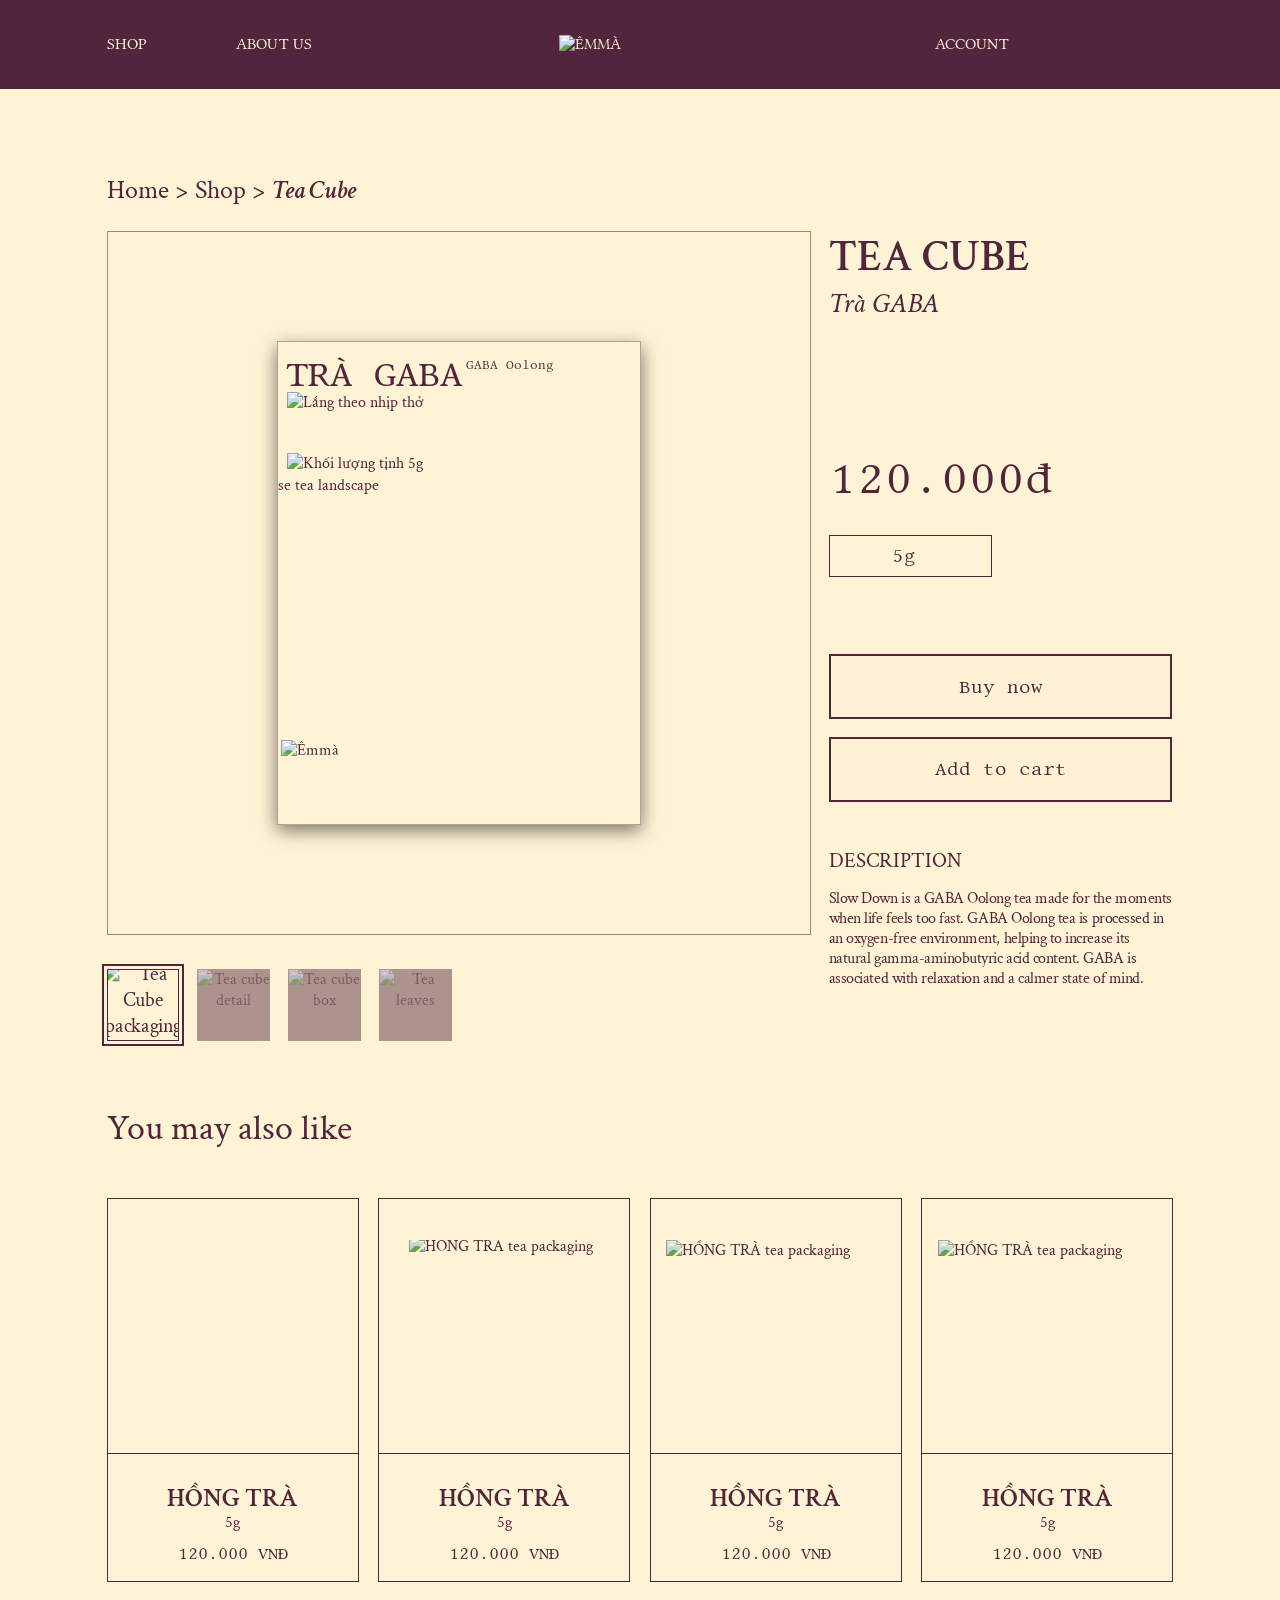
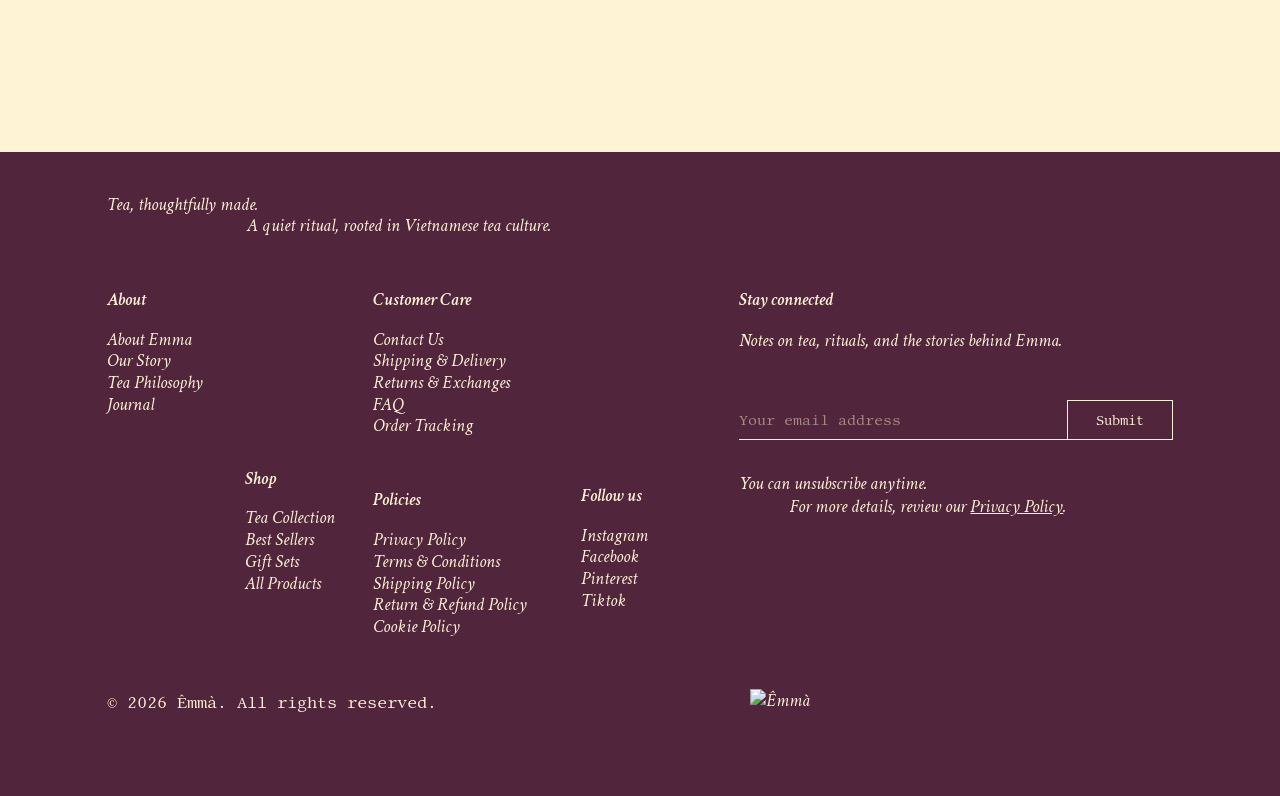
==== product.html @ 3fe34a54 "Publish Êmmà website pages and interactions" ====
<!doctype html>
<html lang="en"><head><meta charset="utf-8"><meta name="viewport" content="width=device-width,initial-scale=1"><meta name="theme-color" content="#51253b"><meta name="description" content="Vietnamese teas, thoughtfully selected for modern rituals. Find a little êm mà in your everyday."><title>Tea Cube — Êmmà</title><link rel="stylesheet" href="styles.css"><link rel="stylesheet" href="pages.css"><script src="app.js" defer></script><script src="i18n.js" defer></script></head><body class="inner-page detail-page"><a class="skip" href="#page-content">Skip to content</a><header><nav aria-label="Main navigation"><div class="nav-left"><a href="shop.html">Shop</a><a href="about.html">About us</a></div><a href="index.html" class="brand" aria-label="Êmmà home"><img src="assets/imgEmmaLogo.svg" alt="Êmmà"></a><div class="nav-right"><button data-action="account" class="account">Account</button><button data-action="language" aria-label="Change language"><img src="assets/imgVector.svg" alt=""></button><button data-action="search" aria-label="Search teas"><img src="assets/imgComponent8.svg" alt=""></button><button data-action="favorites" aria-label="Saved teas"><img src="assets/imgFavorite.svg" alt=""></button><button data-action="cart" aria-label="Shopping bag"><img src="assets/imgVuesaxOutlineBag2.svg" alt=""><span id="cart-count" hidden>0</span></button></div></nav></header><main id="page-content"><section class="product-page-main"><nav class="breadcrumbs" aria-label="Breadcrumb"><a href="index.html">Home</a> &gt; <a href="shop.html">Shop</a> &gt; <em>Tea Cube</em></nav><div class="product-layout"><div class="product-gallery"><div class="product-stage" id="product-stage"><div class="tea-pack"><div class="pack-bottom"><img class="pack-landscape" src="assets/product-imgImage706.png" alt="Vietnamese tea landscape"><img class="pack-logo" src="assets/product-imgEmmaLogo2.svg" alt="Êmmà"><img class="pack-texture" src="assets/product-imgImage912.png" alt=""><div class="pack-cube"><img src="assets/product-imgImage930.png" alt="Tea cube"></div></div><div class="pack-top"><div class="pack-name mono"><span>TRÀ GABA</span><small>GABA Oolong</small></div><img class="pack-effects" src="assets/product-imgEffects.svg" alt="Lắng theo nhịp thở"><img class="pack-weight" src="assets/product-imgKhiLngTnh5G.svg" alt="Khối lượng tịnh 5g"></div></div></div><div class="product-thumbnails"><button aria-label="View Tea Cube packaging" aria-pressed="true" data-gallery="pack"><img src="assets/product-imgRectangle341.png" alt="Tea Cube packaging"></button><button aria-label="View tea cube detail" aria-pressed="false" data-gallery="product-imgImage928.png"><img src="assets/product-imgImage928.png" alt="Tea cube detail"></button><button aria-label="View tea cube box" aria-pressed="false" data-gallery="product-imgImage921.png"><img src="assets/product-imgImage921.png" alt="Tea cube box"></button><button aria-label="View tea leaves" aria-pressed="false" data-gallery="product-imgImage689.png"><img src="assets/product-imgImage689.png" alt="Tea leaves"></button></div></div><div class="product-details"><h1>TEA CUBE</h1><p class="product-subtitle">Trà GABA</p><p class="product-price mono">120.000đ</p><label class="weight-select"><span class="sr-only">Net weight</span><select aria-label="Net weight"><option>5g</option></select><img src="assets/product-imgPolygon20.svg" alt=""></label><div class="product-purchase"><button class="outline" data-buy="cube">Buy now</button><button class="outline" data-add="cube">Add to cart</button></div><div class="product-description"><h2>DESCRIPTION</h2><p>Slow Down is a GABA Oolong tea made for the moments when life feels too fast. GABA Oolong tea is processed in an oxygen-free environment, helping to increase its natural gamma-aminobutyric acid content. GABA is associated with relaxation and a calmer state of mind.</p></div></div></div></section><section class="recommendations"><h2>You may also like</h2><div class="catalog-row"><article class="catalog-card"><a class="catalog-picture" href="product.html" aria-label="View HỒNG TRÀ"><span><img src="assets/product-imgRectangle10.png" alt="HỒNG TRÀ tea packaging" class="crop10"></span></a><div class="catalog-copy"><h3><a href="product.html">HỒNG TRÀ</a></h3><p>5g</p><p class="mono">120.000 VNĐ</p></div><button class="catalog-add" data-add="product-imgRectangle10">Add to cart →</button></article><article class="catalog-card"><a class="catalog-picture" href="product.html" aria-label="View HỒNG TRÀ"><span><img src="assets/product-imgRectangle11.png" alt="HỒNG TRÀ tea packaging" class="recommend11"></span></a><div class="catalog-copy"><h3><a href="product.html">HỒNG TRÀ</a></h3><p>5g</p><p class="mono">120.000 VNĐ</p></div><button class="catalog-add" data-add="product-imgRectangle11">Add to cart →</button></article><article class="catalog-card"><a class="catalog-picture" href="product.html" aria-label="View HỒNG TRÀ"><span><img src="assets/product-imgRectangle12.png" alt="HỒNG TRÀ tea packaging" class=""></span></a><div class="catalog-copy"><h3><a href="product.html">HỒNG TRÀ</a></h3><p>5g</p><p class="mono">120.000 VNĐ</p></div><button class="catalog-add" data-add="product-imgRectangle12">Add to cart →</button></article><article class="catalog-card"><a class="catalog-picture" href="product.html" aria-label="View HỒNG TRÀ"><span><img src="assets/product-imgRectangle13.png" alt="HỒNG TRÀ tea packaging" class=""></span></a><div class="catalog-copy"><h3><a href="product.html">HỒNG TRÀ</a></h3><p>5g</p><p class="mono">120.000 VNĐ</p></div><button class="catalog-add" data-add="product-imgRectangle13">Add to cart →</button></article></div></section></main><footer><p class="footer-intro">Tea, thoughtfully made.<br><span>A quiet ritual, rooted in Vietnamese tea culture.</span></p><button class="back-top" aria-label="Back to top"><img src="assets/imgIconOutlinedDirectionsArrowsInCircleUp.svg" alt=""></button><div class="footer-grid"><div><h3>About</h3><a href="about.html">About Emma</a><button data-go="about.html#our-story">Our Story</button><button data-go="about.html#philosophy">Tea Philosophy</button><button data-go="about.html">Journal</button><div class="footer-shop"><h3>Shop</h3><a href="shop.html">Tea Collection</a><a href="shop.html#intentional">Best Sellers</a><a href="shop.html">Gift Sets</a><a href="shop.html">All Products</a></div></div><div><h3>Customer Care</h3><button data-info="Contact Us">Contact Us</button><button data-info="Shipping & Delivery">Shipping & Delivery</button><button data-info="Returns & Exchanges">Returns & Exchanges</button><button data-info="FAQ">FAQ</button><button data-info="Order Tracking">Order Tracking</button><div class="policies"><h3>Policies</h3><button data-info="Privacy Policy">Privacy Policy</button><button data-info="Terms & Conditions">Terms & Conditions</button><button data-info="Shipping Policy">Shipping Policy</button><button data-info="Return & Refund Policy">Return & Refund Policy</button><button data-info="Cookie Policy">Cookie Policy</button></div></div><div class="social"><h3>Follow us</h3><button data-info="Instagram">Instagram</button><button data-info="Facebook">Facebook</button><button data-info="Pinterest">Pinterest</button><button data-info="Tiktok">Tiktok</button></div><div class="newsletter"><h3>Stay connected</h3><p>Notes on tea, rituals, and the stories behind Emma.</p><form id="newsletter-form"><label class="sr-only" for="email">Your email address</label><input id="email" type="email" required placeholder="Your email address"><button type="submit">Submit</button></form><p class="newsletter-note">You can unsubscribe anytime.<br><span>For more details, review our <button data-info="Privacy Policy">Privacy Policy</button>.</span></p><p id="newsletter-status" role="status"></p></div></div><div class="footer-bottom"><p>© 2026 Êmmà. All rights reserved.</p><img src="assets/imgEmmaLogo2.svg" alt="Êmmà"></div></footer><dialog id="modal" aria-labelledby="modal-title"><button class="close" aria-label="Close dialog">×</button><div id="modal-body"></div></dialog><dialog id="cart-drawer" aria-labelledby="cart-title"><div id="cart-content"></div></dialog><div id="toast" role="status"></div>
</body></html>
---- styles.css ----
@import url('https://fonts.googleapis.com/css2?family=Crimson+Text:ital,wght@0,400;0,600;1,400;1,600&family=Libertinus+Math&family=Libertinus+Mono&display=swap');
:root{--cream:#fff3d5;--plum:#51253b;--serif:'Crimson Text',Georgia,serif;--mono:'Libertinus Mono','Courier New',monospace;--nav:'Libertinus Math',Georgia,serif}*{box-sizing:border-box}html{scroll-behavior:smooth;scroll-padding-top:30px}body{margin:0;color:var(--plum);background:var(--cream);font-family:var(--serif)}button,input{font:inherit}button,a{-webkit-tap-highlight-color:transparent}button{cursor:pointer;color:inherit}button{border:0;background:none}a{color:inherit;text-decoration:none}a:hover,button:hover{opacity:.78}button:focus-visible,a:focus-visible,input:focus-visible{outline:2px solid currentColor;outline-offset:5px}p,h1,h2,h3{margin:0;font-weight:400}img{display:block}button img{pointer-events:none}main{overflow:hidden}.mono,.tag,.outline{font-family:var(--mono)}.skip{position:absolute;top:-60px;z-index:20;background:var(--cream);padding:12px}.skip:focus{top:0}.sr-only{position:absolute;width:1px;height:1px;overflow:hidden;clip:rect(0,0,0,0)}header{position:absolute;top:0;left:0;right:0;z-index:5;color:var(--cream);height:6.94vw;background-image:url('assets/imgProperty1Variant2.png');background-size:cover}nav{height:100%;display:flex;align-items:center;padding:0 8.33%;justify-content:space-between;gap:4vw;font-family:var(--nav);font-size:1.25vw;text-transform:uppercase}nav button{padding:4px;color:inherit}nav .account{text-transform:uppercase}.nav-left{display:flex;gap:7vw;flex:1}.brand{width:12.7vw}.brand img{width:100%;height:auto}.nav-right{display:flex;align-items:center;gap:2vw;flex:1;justify-content:flex-end}.nav-right .account{margin-right:2vw}.nav-right img{max-width:1.25vw;height:auto}.nav-right button:last-child{position:relative}#cart-count{position:absolute;background:var(--cream);color:var(--plum);border-radius:50%;font:10px var(--mono);padding:1px 4px;right:-8px;top:-4px}.hero{height:49.76vw;position:relative;color:var(--cream);overflow:hidden}.hero-layer{position:absolute;inset:0}.hero-layer img{width:100%;position:absolute;height:126.3vw;top:-72.38vw}.hero-layer.first img{top:-67.08vw}.hero-layer i{position:absolute;inset:0;background:#681e43;mix-blend-mode:lighten}.hero h1{position:absolute;left:23.29%;top:47.25%;font-size:6.25vw;line-height:1}.picked{position:absolute;top:23.74%;left:15.42%;text-align:right}.hero small{display:block;font-size:1.8vw}.hero .picked small{padding-right:5.6vw}.hero span{font-size:4.94vw;letter-spacing:-.34vw;line-height:1.1}.hero sup{font-size:1.8vw;letter-spacing:0;vertical-align:top}.black{position:absolute;left:53.65%;top:27.81%;font-size:1.8vw}.origin{position:absolute;top:49.96%;left:68.49%;text-align:center;font-size:1.8vw}.flush{position:absolute;left:33.41%;top:68.94%;text-align:center}.hero-link{position:absolute;left:67.45%;top:80.6%;font-size:1.66vw}.hero-progress{position:absolute;left:45.3%;top:92%;width:9.4%}.hero-progress img{width:100%;height:auto}.collection{padding:3.75vw 8.33% 8.6vw}.section-title{position:relative;width:42vw;height:8vw;margin:0 auto 2.2vw}.section-title h2{font-size:4.06vw;line-height:.87;position:absolute;left:0;top:0;width:100%;text-align:center}.section-title h2 span{display:block;text-align:right;margin-top:.2vw}.tag{position:absolute;font-size:1.8vw;white-space:nowrap}.section-title .top{top:0;right:-.6vw}.section-title .bottom{bottom:.6vw;left:7vw}.collection-layout{display:grid;grid-template-columns:40.7% 59.3%;gap:0}.product-card{position:relative;border:1px solid #51253b77;height:45.87vw}.main-product{padding:0;width:100%;height:100%;position:absolute;inset:0}.main-product>img{width:100%;height:100%;object-fit:fill}.swatches{position:absolute;top:61.1%;left:1vw;display:flex;gap:.7vw}.swatches button{padding:0;width:3vw;height:3vw;overflow:hidden}.swatches img{width:100%;height:100%;object-fit:cover}.swatches button:nth-child(2){background:#51253b}.swatches button:nth-child(2) img{opacity:.55}.swatches button:nth-child(3) img{transform:rotate(-90deg);opacity:.5}.card-copy{position:absolute;top:71.7%;left:1vw;right:1vw;pointer-events:none}.card-copy h3{font-size:3.8vw;line-height:1.1;margin-left:-.5vw}.card-copy p{font-size:1.25vw;line-height:1.22;margin:1vw 0 0}.card-copy p+p{margin-top:1.6vw;font-size:1.39vw}.card-copy button{pointer-events:auto;font-size:1.1vw;padding:0;margin-top:.3vw}.tea-collage{height:46.3vw;position:relative}.tile{position:absolute;padding:0;mix-blend-mode:darken;overflow:hidden}.tile img{width:100%;height:100%;object-fit:cover}.t1{left:-1.25%;top:0;width:9.72vw;height:8.4vw}.t1 img{height:120.22%;margin-top:-9.8%}.t2{left:25.8%;top:0;width:11.24vw;height:8.4vw}.t2 img{height:133.88%;margin-top:-14.8%}.t3{left:55.4%;top:10.9vw;width:10.2vw;height:8.33vw}.t3 img{height:122.5%;margin-top:-10.2%}.t4{left:82.5%;top:10.9vw;width:11.45vw;height:8.33vw}.t4 img{height:137.5%;margin-top:-10.9%}.t5{left:27.4%;top:21.5vw;width:9.51vw;height:9.51vw}.t6{left:55.4%;top:22vw;width:9.44vw;height:9.44vw}.t7{left:11.4%;top:32.3vw;width:11.24vw;height:11.24vw}.t8{left:55.8%;top:33.4vw;width:9.44vw;height:9.44vw}.t9{left:84.2%;top:33.1vw;width:9.72vw;height:9.72vw}.tea-collage>p{position:absolute;bottom:0;left:3%;font-size:1.39vw;font-style:italic;white-space:nowrap}.withering{height:50.66vw;position:relative;color:var(--cream);overflow:hidden}.withering-image{position:absolute;width:175.7%;height:277.26%;left:-59.38%;top:-127.53%;transform:scaleY(-1)}.process-content{position:absolute;inset:0}.process-content h2{font-size:6.5vw;line-height:1;text-align:center;position:absolute;top:17.53%;left:32.3%;width:35.6%}.process-type{position:absolute;top:18.9%;left:18.28%;font-size:1.85vw}.process-origin{position:absolute;top:36.76%;left:70%;font-size:1.85vw}.process-line{position:absolute;left:35.8%;top:47.88%;width:28.5%;height:auto}.process-stats{position:absolute;left:18.28%;right:18.28%;top:53.71%;display:flex;justify-content:space-between}.process-stats p{display:flex;flex-direction:column}.process-stats small{font-size:1.85vw;text-align:right}.process-stats span{font-size:5.1vw;line-height:1.2;letter-spacing:-.35vw}.process-stats sup{font-size:2.3vw;vertical-align:top;letter-spacing:0}.process-description{position:absolute;top:70%;left:28%;width:44%;font-size:1.85vw;line-height:1.12;text-align:center}.about{height:83.41vw;position:relative;padding:20vw 8.33% 0;display:grid;grid-template-columns:40.7% 32.15% 23.75%;gap:1.4%;align-items:start}.wash{position:absolute;max-width:none;pointer-events:none;z-index:-0}.wash-top{width:143.4%;left:-21%;top:8.7vw;transform:scaleY(-1)}.wash-middle{width:162%;left:-39.6%;top:21.9vw}.about-copy,.harvest-card,.altitude-card{position:relative}.about-heading{height:17.8vw}.about-heading h2{font-size:5.87vw;line-height:1;position:absolute;left:-8.6vw}.about-heading h2 span{margin-left:12.2vw}.ancient{top:.5vw;left:18vw;font-size:1.68vw}.modern{top:12.8vw;left:0;font-size:1.68vw}.about-copy>p{font-size:1.665vw;line-height:1.1325;letter-spacing:-.017vw}.outline{border:2px solid var(--plum);background:#fff3d5cc;padding:1.6vw 2vw;min-height:4.93vw;width:26.85vw;font-size:1.39vw;display:inline-flex;align-items:center;justify-content:center;white-space:nowrap}.about-copy .outline{margin-top:5vw}.harvest-card{height:27.76vw;overflow:hidden;margin-top:9.55vw;color:var(--cream)}.harvest-bg{position:absolute;left:-6.74%;top:-10.95%;width:106.74%;height:128.75%;object-fit:cover}.daily{position:absolute;top:-12%;left:-3.6%;width:107.5%;height:auto}.harvest-card h3{position:absolute;top:50%;right:14%;font-size:1.94vw}.mini-origin{position:absolute;top:30%;left:14%;font-size:.56vw;text-align:center}.harvest-stat{position:absolute;top:76%;left:19%;font-size:.56vw}.harvest-stat b,.summer b{font-size:1.53vw;font-weight:400}.summer{position:absolute;bottom:2%;right:14%;font-size:.56vw}.altitude-card{height:26.37vw;overflow:hidden;margin-top:22.3vw;color:var(--cream)}.altitude-base{position:absolute;width:100%;height:100%;object-fit:cover}.altitude-bg{position:absolute;width:199.51%;height:100.06%;left:-83.92%;top:0}.altitude-card .daily{width:106.64%;left:-6.7%;top:-6%}.altitude-card h3{position:absolute;top:52%;left:11.67%;width:77%;text-align:center;font-size:1.85vw;line-height:.89}.altitude-card>p{position:absolute;top:73%;width:100%;text-align:center;font-size:1.45vw;line-height:.75}.altitude-card small{font-size:.53vw}.altitude-card sup{font-size:.85vw}.featured{display:grid;grid-template-columns:63.43% 26.85%;gap:1.4%;padding-bottom:7.64vw}.featured-photo{height:36.78vw;position:relative;overflow:hidden;color:var(--cream)}.featured-back{position:absolute;width:117.5%;height:204.7%;left:-12%;top:-78.3%}.featured-main{position:absolute;left:.33%;top:0;width:99.45%;height:100%;object-fit:cover}.featured-photo h2{position:absolute;top:10.94%;left:7.44%;font-size:4.83vw;font-style:italic;line-height:1}.feature-label{position:absolute;left:69%;top:45.8%;font-size:1.127vw}.feature-note{position:absolute;right:11.2%;top:62%;font-size:1.127vw;text-align:right}.feature-calm{position:absolute;left:7.44%;top:80.2%;font-size:1.127vw;line-height:1}.featured-copy{display:flex;flex-direction:column;align-items:flex-start}.featured-copy h2{font-size:3.38vw;font-style:italic;line-height:1;margin-bottom:1.4vw}.featured-copy>p{font-size:1.665vw;line-height:1.1325;text-align:justify;letter-spacing:-.017vw}.featured-copy .outline{margin-top:auto}.finder{height:68.15vw;position:relative}.finder .section-title{position:absolute;top:4.16vw;left:27%;width:38.3vw}.finder .section-title .bottom{left:4.7vw;bottom:.7vw}.finder-wordmark{position:absolute;left:.6%;top:37.8%;width:98.75%;height:auto}.finder-intro,.finder-outro{position:absolute;font-size:2.13vw;line-height:.98;font-style:italic}.finder-intro{left:19.43%;top:27.2%}.finder-intro span{margin-left:5vw}.finder-outro{left:54.55%;top:76.1%}.finder-outro span{margin-left:4vw}.gaiwan{position:absolute;left:37.88%;top:39.1%;width:24.24vw;height:21.22vw;padding:0}.gaiwan img{width:100%;height:auto}.gaiwan span{position:absolute;left:0;right:0;top:47.8%;font:1.39vw var(--mono);color:var(--cream)}.quote{height:21.24vw;position:relative}.quote>img{position:absolute;width:183.35%;left:-34%;top:0;transform:scaleY(-1);height:auto}blockquote{position:relative;margin:0 auto;width:63.5%;padding-top:3vw;font-size:2.15vw;font-style:italic;line-height:1}blockquote span{font-size:10.4vw;position:absolute;top:0;left:0}blockquote p{margin-left:4.2vw}blockquote p+p{margin:1.4vw 0 0;text-align:right}blockquote span:last-child{left:auto;right:-1vw;top:9.3vw}footer{background:var(--plum);color:var(--cream);min-height:50.31vw;position:relative;padding:3.3vw 8.33% 3vw;font-size:1.39vw;font-style:italic}.footer-intro{line-height:1.2}.footer-intro span{margin-left:11vw}.back-top{position:absolute;right:1.6%;top:12.97%;padding:0;width:5.13vw}.back-top img{width:100%;height:auto}.footer-grid{display:grid;grid-template-columns:25% 19.5% 14.8% 40.7%;margin-top:4vw;gap:0}footer h3{font-size:1.39vw;font-weight:600;font-style:italic;margin:0 0 1.39vw}footer a,footer .footer-grid button{display:block;padding:0;text-align:left;font-style:italic;line-height:1.22}.footer-shop{margin-top:4vw;padding-left:10.8vw}.policies{margin-top:4vw}.social{padding-top:15.3vw}.newsletter p{white-space:nowrap}.newsletter form{display:flex;gap:0;margin-top:3.8vw;align-items:stretch;position:relative}.newsletter input{min-width:0;flex:1;color:var(--cream);background:none;border:0;border-bottom:1px solid var(--cream);font:1.11vw var(--mono);padding:.9vw 0}.newsletter input::placeholder{color:#fff3d580}.newsletter form button{font:1.04vw var(--mono);border:1px solid var(--cream);width:8.33vw;text-align:center;display:flex;align-items:center;justify-content:center}.newsletter-note{margin-top:2.5vw}.newsletter-note span{margin-left:4vw}.newsletter-note button{display:inline!important;text-decoration:underline}.footer-bottom{display:flex;align-items:flex-end;justify-content:space-between;margin-top:4vw}.footer-bottom p{font:1.28vw var(--mono)}.footer-bottom>img{width:39.7%;height:auto}dialog{border:1px solid var(--plum);color:var(--plum);background:var(--cream);padding:42px;width:min(620px,calc(100% - 32px));max-height:88vh;overflow:auto}dialog::backdrop{background:#25101ccc;backdrop-filter:blur(5px)}.close{position:absolute;right:15px;top:8px;font-size:32px}.dialog-title,dialog h2{font-size:40px;line-height:1.1;margin-bottom:18px}dialog p{font-size:20px;line-height:1.3;margin-bottom:16px}dialog .outline{font-size:14px;min-height:48px;width:100%;padding:14px;margin-top:12px}dialog img.product-preview{width:180px;height:180px;object-fit:contain;mix-blend-mode:darken;margin:0 auto 20px}dialog input,dialog select{background:none;border:1px solid #51253b55;padding:12px;color:var(--plum);width:100%;margin:8px 0;font:16px var(--mono)}.dialog-actions{display:flex;gap:12px}.quiz-option{display:block;width:100%;text-align:left;padding:16px;border:1px solid #51253b55;margin:10px 0;font:16px var(--mono)}.quiz-option:hover{background:#51253b12}.cart-row{border-bottom:1px solid #51253b44;padding:15px 0;display:flex;justify-content:space-between;gap:12px}.cart-row button{text-decoration:underline}.search-result{display:block;text-align:left;width:100%;padding:16px;border-bottom:1px solid #51253b44;font-size:22px}#toast{position:fixed;bottom:24px;left:50%;transform:translate(-50%,20px);background:var(--plum);color:var(--cream);padding:14px 24px;font:14px var(--mono);z-index:25;opacity:0;pointer-events:none;transition:.2s;width:max-content;max-width:90vw}#toast.show{opacity:1;transform:translate(-50%,0)}
@media(prefers-reduced-motion:reduce){html{scroll-behavior:auto}*{transition:none!important}}
@media(max-width:700px){header{height:78px;background-color:var(--plum)}nav{padding:0 6%;font-size:13px;gap:15px}.nav-left{gap:16px}.brand{width:100px;flex-shrink:0}.nav-right{gap:12px;flex:0}.nav-right img{max-width:18px}.account,.nav-right button:nth-child(2),.nav-right button:nth-child(4){display:none}.hero{margin-top:78px;height:100vw;min-height:390px}.hero-layer img{width:200%;height:252.6vw;top:-144.76vw;left:-50%}.hero-layer.first img{top:-134.16vw}.hero h1{font-size:12vw;left:16%;top:45%}.hero small{font-size:3vw}.hero span{font-size:9vw}.hero sup{font-size:3vw}.picked{left:7%;top:19%}.hero .picked small{padding-right:9vw}.black{font-size:3vw;left:63%;top:25%}.origin{font-size:3vw;left:72%;top:56%}.flush{left:27%;top:69%}.hero-link{left:auto;right:7%;top:84%;font-size:3vw}.hero-progress{width:23%;left:38.5%;top:94%}.collection{padding:42px 6% 55px}.section-title{width:85%;height:88px;margin-bottom:30px}.section-title h2{font-size:40px;text-align:left;left:0}.section-title h2 span{text-align:right;padding-right:10px}.tag{font-size:13px}.section-title .top{right:0}.section-title .bottom{left:0;bottom:5px}.collection-layout{display:block}.product-card{height:119vw}.swatches{left:12px;gap:8px}.swatches button{width:34px;height:34px}.card-copy{left:12px;right:12px;top:71%}.card-copy h3{font-size:36px}.card-copy p{font-size:16px;margin:10px 0 0}.card-copy p+p{font-size:16px;margin-top:12px}.card-copy button{font-size:13px;margin-top:10px}.tea-collage{margin-top:30px;height:63vw;display:grid;grid-template-columns:repeat(3,1fr);gap:10px;padding-bottom:35px}.tile{position:static;width:auto;height:16vw}.tile img{height:100%;margin:0;object-fit:contain}.tea-collage>p{font-size:13px;text-align:center;white-space:normal;left:0;right:0;bottom:0}.withering{height:110vw;min-height:440px}.withering-image{width:250%;height:277%;left:-93%}.process-content h2{font-size:12vw;left:22%;width:56%;top:21%}.process-type{font-size:3vw;left:6%;top:12%}.process-origin{font-size:3vw;left:auto;right:8%;top:47%}.process-line{top:53%;left:25%;width:50%}.process-stats{top:59%;left:8%;right:8%}.process-stats small{font-size:3vw}.process-stats span{font-size:9vw}.process-stats sup{font-size:4vw}.process-description{font-size:3.1vw;left:15%;width:70%;top:80%}.about{height:auto;display:grid;grid-template-columns:1fr 1fr;padding:85px 6% 70px;gap:18px}.wash-top{top:20px;width:210%;left:-65%}.wash-middle{top:140px;width:220%;left:-70%}.about-copy{grid-column:1/-1}.about-heading{height:150px}.about-heading h2{font-size:60px;left:0}.about-heading h2 span{margin-left:80px}.ancient{left:185px;top:5px;font-size:16px}.modern{top:121px;left:20px;font-size:16px}.about-copy>p{font-size:20px;line-height:1.25}.outline{width:100%;font-size:14px;padding:16px;min-height:50px}.about-copy .outline{margin-top:24px;width:auto}.harvest-card{margin-top:40px;height:58vw}.harvest-card h3{font-size:22px}.mini-origin{font-size:8px}.harvest-stat,.summer{font-size:7px}.harvest-stat b,.summer b{font-size:18px}.altitude-card{height:53vw;margin-top:75px}.altitude-card h3{font-size:21px}.altitude-card>p{font-size:16px}.altitude-card small{font-size:6px}.altitude-card sup{font-size:9px}.featured{display:block;padding-bottom:60px}.featured-photo{height:58vw}.featured-photo h2{font-size:8vw}.feature-label,.feature-note,.feature-calm{font-size:2vw}.featured-copy{padding:28px 6% 0}.featured-copy h2{font-size:38px;margin-bottom:15px}.featured-copy>p{font-size:20px;line-height:1.25}.featured-copy .outline{margin-top:25px;width:auto}.finder{height:155vw;min-height:580px}.finder .section-title{top:10px;left:12%;width:76%}.finder .section-title .bottom{left:10px;bottom:6px}.finder .section-title h2{text-align:center}.finder .section-title h2 span{padding:0}.finder-intro,.finder-outro{font-size:21px}.finder-intro{left:9%;top:28%}.finder-intro span{margin-left:25px}.finder-outro{left:32%;top:80%}.finder-outro span{margin-left:20px}.finder-wordmark{top:46%;width:150%;left:-25%}.gaiwan{left:25%;width:50%;height:44vw;top:42%}.gaiwan span{font-size:13px}.quote{height:55vw;min-height:210px}.quote>img{width:280%;left:-100%;top:10%}blockquote{width:86%;padding-top:40px;font-size:21px;line-height:1.2}blockquote span{font-size:80px;top:5px}blockquote p{margin-left:20px;margin-right:10px}blockquote p+p{margin-top:20px}blockquote span:last-child{font-size:80px;top:130px;right:0}footer{padding:40px 6% 30px;font-size:17px}.footer-intro{padding-right:30px}.footer-intro span{margin-left:25px}.back-top{width:38px;top:35px;right:12px}.footer-grid{grid-template-columns:1fr 1fr;gap:34px 22px;margin-top:40px}footer h3{font-size:18px;margin-bottom:16px}.footer-shop{padding-left:0;margin-top:30px}.policies{margin-top:30px}.social{padding:0}.newsletter{grid-column:1/-1;grid-row:1}.newsletter p{white-space:normal}.newsletter form{margin-top:22px}.newsletter input{font-size:13px;padding:14px 0}.newsletter form button{font-size:12px;width:85px}.newsletter-note{margin-top:18px;font-size:14px}.newsletter-note span{margin:0}.footer-bottom{margin-top:40px;flex-direction:column;align-items:stretch;gap:30px}.footer-bottom p{font-size:12px}.footer-bottom>img{width:70%;align-self:flex-end}dialog{padding:40px 24px 24px}dialog h2{font-size:32px}.dialog-actions{flex-direction:column;gap:0}}
---- pages.css ----
.inner-page header{position:relative;background:var(--plum)}.inner-page nav{height:100%}.inner-page .section-title h1{font-size:4.06vw;line-height:.87;font-weight:400;position:absolute;left:0;top:0;width:100%;text-align:center}.inner-page .section-title h1 span{display:block;text-align:right;margin-top:.2vw}.shop-intro{padding:9.09vw 8.33% 0}.shop-intro .section-title{margin:0;width:38.3vw;height:7.08vw}.shop-intro .section-title .bottom{left:0;bottom:0}.shop-intro .section-title .top{right:0}.shop-intro>p{font-size:1.388vw;line-height:1.887vw;letter-spacing:-.014vw;margin-top:3.82vw}.shop-catalog{padding:5.69vw 8.33% 13.25vw}.catalog-toolbar{display:flex;align-items:flex-end;justify-content:space-between;margin-bottom:7.08vw;min-height:5.5vw}.catalog-toolbar>p{font-size:1.805vw}.catalog-toolbar>div{display:flex;gap:1.53vw}.catalog-toolbar .outline{width:19.78vw;gap:1.25vw}.catalog-toolbar img{width:1.53vw;height:auto}.sort-label{position:relative}.sort-label select{border:0;color:inherit;background:none;font:inherit;appearance:none;text-align:center;cursor:pointer;width:6vw;outline:none}.catalog-group{margin-bottom:4.86vw}.catalog-group:last-child{margin-bottom:0}.catalog-group>h2{font-size:1.665vw;line-height:.87;font-style:italic;margin-bottom:2.08vw}.catalog-row{display:grid;grid-template-columns:repeat(4,minmax(0,1fr));gap:1.527vw;align-items:stretch}.catalog-card{height:30.05vw;position:relative;border:.733px solid var(--plum)}.catalog-picture{display:block;height:19.88vw;position:relative}.catalog-picture>span{position:absolute;top:16.11%;left:6.2%;right:8.01%;height:73.17%;overflow:hidden;mix-blend-mode:darken}.catalog-picture img{position:absolute;width:100%;height:100%;object-fit:fill}.catalog-picture img.crop10{height:120.22%;top:-11.35%}.catalog-picture img.crop11{height:126.57%;left:-3.61%;top:-13.99%;width:109.04%}.catalog-picture img.crop13{height:102.13%;left:8.76%;top:-2.33%;width:82.48%}.catalog-picture img.crop14{height:131.79%;left:-6.77%;top:-12.4%;width:113.53%}.catalog-picture img.crop16{height:115.34%;left:3.23%;top:-8.61%;width:95.94%}.catalog-picture img.recommend11{height:106.29%;left:6.75%;top:-1.71%;width:88.69%}.catalog-copy{border-top:.733px solid var(--plum);text-align:center;padding:2.39vw .2vw 0;height:10.17vw}.catalog-copy h3{font-size:2.03vw;font-weight:600;line-height:1}.catalog-copy p{font-size:1.22vw;line-height:1.1;margin-top:.3vw}.catalog-copy p.mono{margin-top:1.12vw}.catalog-add{position:absolute;bottom:0;left:0;right:0;width:100%;padding:.6vw;background:var(--plum);color:var(--cream);font:1vw var(--mono);opacity:0;transform:translateY(1px);transition:opacity .2s}.catalog-card:hover .catalog-add,.catalog-card:focus-within .catalog-add{opacity:1}.catalog-quote{height:30.05vw;display:flex;align-items:center;justify-content:center;font-style:italic;font-size:1.58vw;line-height:.95}.catalog-quote span{display:block;text-align:right;margin-top:1vw}.catalog-row.sorted .catalog-quote{display:none}#filter-panel{border:1px solid var(--plum);padding:22px;margin-top:-4vw;margin-bottom:4vw;font:15px var(--mono)}#filter-panel fieldset{border:0;padding:0;display:flex;gap:25px;flex-wrap:wrap}#filter-panel legend{margin-bottom:16px}#reset-filters{padding:0;text-decoration:underline;margin-top:18px}input[type=checkbox]{accent-color:var(--plum)}.product-page-main{padding:6.66vw 8.33% 0}.breadcrumbs{font:2.03vw/2.64vw var(--serif);padding:0;display:block;text-transform:none;color:var(--plum)}.breadcrumbs em{font-weight:600}.product-layout{display:grid;grid-template-columns:66.03% 32.2%;gap:1.67%;margin-top:1.8vw}.product-stage{height:55vw;border:1px solid #51253b88;display:flex;align-items:center;justify-content:center;position:relative;overflow:hidden}.tea-pack{position:relative;width:51.88%;height:68.85%;border:1px solid #51253b66;box-shadow:0 .5vw 1.37vw #0008;overflow:hidden;background:var(--cream)}.pack-bottom{position:absolute;inset:0;overflow:hidden}.pack-landscape{position:absolute;left:-21.48%;top:27.68%;width:127.88%;height:72.27%;object-fit:cover}.pack-logo{position:absolute;left:1.01%;top:82.63%;width:96.72%;height:auto}.pack-texture{position:absolute;left:-3.58%;top:21.81%;width:106.15%;height:80%;mix-blend-mode:hard-light;opacity:.5}.pack-cube{position:absolute;left:27.7%;top:43.39%;width:44.75%;height:34.77%;overflow:hidden;opacity:.88}.pack-cube img{position:absolute;height:180%;width:185.57%;left:-43.3%;top:-44.5%}.pack-top{position:absolute;top:0;left:0;width:100%;height:27.92%;background:var(--cream)}.pack-name{position:absolute;left:2.45%;top:11.4%;display:flex;align-items:flex-start;gap:.3vw;white-space:nowrap}.pack-name>span{font-size:2.707vw;line-height:1}.pack-name small{font-size:.944vw}.pack-effects{position:absolute;left:2.7%;top:37.08%;width:49.3%;height:auto}.pack-weight{position:absolute;left:2.57%;top:82.65%;width:42.37%;height:auto}.product-stage>.gallery-expanded{width:100%;height:100%;object-fit:contain;padding:6%;mix-blend-mode:darken}.product-thumbnails{display:flex;gap:1.4vw;margin-top:2.64vw}.product-thumbnails button{width:5.69vw;height:5.69vw;padding:0;position:relative;background:#51253b77;overflow:hidden}.product-thumbnails button:first-child{border:1px solid var(--plum);background:var(--cream)}.product-thumbnails img{width:100%;height:100%;object-fit:cover;opacity:.5}.product-thumbnails button:first-child img{opacity:1;object-fit:cover;transform:scale(1.24)}.product-thumbnails button[aria-pressed=true]{outline:2px solid var(--plum);outline-offset:3px}.product-details h1{font-size:3.33vw;font-weight:600;line-height:1.27}.product-subtitle{font-size:2.22vw;font-style:italic}.product-price{font-size:3.33vw;margin-top:10.14vw;line-height:1.27}.weight-select{display:block;width:12.77vw;position:relative;margin-top:2.29vw}.weight-select select{width:100%;height:3.26vw;appearance:none;text-align:center;color:var(--plum);background:none;border:1px solid var(--plum);font:1.39vw var(--mono);padding-right:1vw;cursor:pointer}.weight-select img{position:absolute;right:1.5vw;top:35%;width:1.02vw;height:auto;pointer-events:none}.product-purchase{display:flex;flex-direction:column;gap:1.39vw;margin-top:6.04vw}.product-purchase .outline{width:100%}.product-description{margin-top:3.61vw}.product-description h2{font-size:1.665vw;line-height:1.2;margin-bottom:1.2vw}.product-description p{font-size:1.249vw;line-height:1.25;letter-spacing:-.037vw}.recommendations{padding:5.06vw 8.33% 13.25vw}.recommendations>h2{font-size:2.776vw;line-height:1.27;margin-bottom:3.61vw}.about-page-title{margin:5.07vw auto 5.07vw;width:32vw;height:8.33vw}.about-page-title h1{font-size:4.164vw;line-height:1;font-weight:400;white-space:nowrap}.about-page-title h1 span{display:block;text-align:right}.story-opening{display:grid;grid-template-columns:49.34% 19.85%;gap:15.4%;align-items:center}.story-image{position:relative;overflow:hidden}.story-hand{height:64.4vw}.story-hand .photo{position:absolute;width:142.7%;height:162.61%;left:-28.79%;top:-.04%}.overlay{position:absolute;inset:0;width:100%;height:100%;transform:scaleY(-1);mix-blend-mode:overlay}.story-small{height:26.23vw}.story-small .photo{position:absolute;height:100%;width:106.13%;left:-6.13%;top:0}.story-text{font-size:1.249vw;line-height:1.457vw;text-align:justify;margin-top:1.388vw}.story-text p+p{margin-top:1.457vw}.story-statement{width:71.89%;margin:8.95vw auto;font-size:4.164vw;line-height:1;text-align:center}.story-statement p{font-size:inherit;line-height:inherit}.story-panorama{height:60.1vw;position:relative;overflow:hidden}.story-panorama .photo{position:absolute;width:100%;height:249.28%;left:0;top:-98.4%}.story-panorama .overlay{left:-12.7%;width:112.7%;top:.2vw;height:99.65%}.story-statement.second{margin:8.88vw auto}.story-origins{display:grid;grid-template-columns:42.26% 42.33%;gap:8.47%;align-items:center}.origin-image{height:43.37vw}.origin-image .photo{position:absolute;width:124.15%;height:181.7%;left:-24.15%;top:-30.04%}.soft-overlay{position:absolute;inset:0;width:100%;height:100%;mix-blend-mode:soft-light}.origin-copy h2{font-size:4.164vw;line-height:1;text-align:center;width:100%;margin-bottom:3.955vw}.origin-copy h2 span{margin-left:10vw}.origin-copy>div{width:80.16%;font-size:1.665vw;line-height:1.886vw;letter-spacing:-.017vw}.origin-copy p+p{margin-top:1.886vw}.story-values{position:relative;padding:7.91vw 8.33% 15.54vw}.story-values>h2{width:27.4vw;margin:0 auto 3.89vw;font-size:4.164vw;line-height:1}.story-values>h2 span{margin-left:7.5vw;white-space:nowrap}.values-grid{display:grid;grid-template-columns:repeat(3,1fr);gap:1.39vw;position:relative;z-index:1}.values-grid article{text-align:center;font-size:1.665vw;line-height:1}.values-grid h3{font-size:1.665vw;margin:1.59vw 0 .347vw}.values-grid .story-image{height:32.06vw}.value-rooted .photo{position:absolute;width:108.99%;height:136.11%;left:-4.43%;top:-20.8%}.value-human .photo{position:absolute;width:113.03%;height:119.54%;left:-6.67%;top:-4.38%}.value-present .photo{width:100%;height:100%;object-fit:fill}.dark-overlay{position:absolute;inset:0;width:100%;height:100%;transform:scaleY(-1);mix-blend-mode:darken}.values-wash{position:absolute;bottom:-12.27vw;left:-34%;width:183.35%;height:auto;transform:scaleY(-1);pointer-events:none}.about-story-page footer{position:relative}.tea-finder-page .finder{margin-top:2vw}.finder-questions{position:relative;height:100%;padding-top:18.53vw;text-align:center}.finder-questions .section-title{top:4.16vw;left:24%;width:38.3vw}.finder-questions h3{font-size:4.177vw;letter-spacing:-.042vw;font-style:italic;font-weight:600;line-height:1.2;margin-bottom:4vw}.finder-answers{width:35.93vw;margin:auto;display:grid;gap:1.39vw}.finder-answers button{border:1.6px solid var(--plum);padding:1.28vw 1vw;font:1.114vw var(--mono);min-height:3.96vw}.finder-answers button:hover{color:var(--cream);background:var(--plum)}.finder-result{width:65%;margin:0 auto;text-align:center}.finder-result h3{margin-bottom:2vw}.finder-result p{font-size:1.665vw;line-height:1.3}.finder-result .outline{margin-top:2vw}.finder-result .restart{display:block;margin:1.3vw auto;font:1.1vw var(--mono);text-decoration:underline}#cart-drawer{margin:0 0 0 auto;padding:0;max-height:none;height:100dvh;width:min(572px,100vw);max-width:100vw;border:1px solid var(--plum);overflow:hidden;animation:cart-in .3s ease-out}#cart-drawer::backdrop{background:#25101c66;backdrop-filter:none}#cart-content{height:100%;display:flex;flex-direction:column}.drawer-header{display:flex;align-items:center;justify-content:space-between;border-bottom:2px solid var(--plum);padding:29px 34px;height:97px;flex-shrink:0}.drawer-header h2{font-size:28px;font-weight:600}.drawer-close{padding:0;width:32px;height:32px;transform:rotate(-45deg)}.drawer-close img{width:100%;height:auto}.drawer-items{overflow:auto;flex:1;padding:14px 20px}.drawer-item{display:grid;grid-template-columns:23px 1fr;gap:26px;padding-bottom:27px;border-bottom:1px solid var(--plum);margin-bottom:31px;align-items:center}.drawer-check{appearance:none;width:23px;height:23px;border:1px solid var(--plum);margin:0;cursor:pointer}.drawer-check:checked{background:var(--plum) url('assets/cart-imgProperty1Variant2.svg') center/23px no-repeat}.drawer-item-body{display:grid;grid-template-columns:27% 73%;border:1px solid var(--plum);min-height:130px}.drawer-product-image{border-right:1px solid var(--plum);display:flex;align-items:center;justify-content:center;padding:10px;overflow:hidden;mix-blend-mode:darken}.drawer-product-image img{width:100%;height:98px;object-fit:contain}.drawer-product-copy{padding:14px;position:relative;min-width:0}.drawer-product-top{display:flex;justify-content:space-between;gap:10px}.drawer-product-top h3{font-size:24px;font-weight:600;line-height:1;text-transform:uppercase}.drawer-product-top p{font-size:17px}.drawer-product-top .mono{font-size:16px;white-space:nowrap}.quantity-control{display:flex;align-items:center;border:1.4px solid var(--plum);width:155px;height:44px;margin-top:10px;justify-content:space-around;font:14px var(--mono)}.quantity-control button{padding:6px 12px}.drawer-remove{position:absolute;right:10px;bottom:15px;font-size:13px;text-decoration:underline}.drawer-total{border-top:2px solid var(--plum);padding:27px 34px 20px;flex-shrink:0}.total-line{display:flex;justify-content:space-between;font-size:28px;line-height:1;margin-bottom:24px}.total-line strong{font-weight:600}.drawer-total>p{text-align:center;font-style:italic;font-size:20px}.drawer-checkout{display:block;background:var(--plum);color:var(--cream);width:100%;padding:17px;font:16px var(--mono);margin-top:10px;border:1px solid var(--plum)}.drawer-empty{padding:30px 15px;font-size:24px}.drawer-empty .outline{width:100%;font-size:16px;margin-top:20px}.checkout-note{font-size:14px!important;font-style:normal!important;margin-top:10px}.inner-page footer .back-top{z-index:2}[hidden]{display:none!important}@keyframes cart-in{from{transform:translateX(100%)}to{transform:translateX(0)}}
@media(max-width:700px){.inner-page header{height:78px}.inner-page .section-title h1{font-size:40px;text-align:left}.shop-intro{padding:45px 6% 0}.shop-intro .section-title{width:90%;height:90px}.shop-intro>p{font-size:18px;line-height:1.35;margin-top:25px;letter-spacing:0}.shop-catalog{padding:30px 6% 60px}.catalog-toolbar{gap:20px;margin-bottom:35px;align-items:center}.catalog-toolbar>p{font-size:17px;white-space:nowrap}.catalog-toolbar>div{gap:8px;flex:1;justify-content:flex-end}.catalog-toolbar .outline{width:auto;min-height:42px;gap:8px;font-size:12px;padding:10px}.catalog-toolbar img{width:14px}.sort-label select{width:45px;font-size:12px}.catalog-group{margin-bottom:35px}.catalog-group>h2{font-size:19px;line-height:1.1;margin-bottom:18px}.catalog-row{grid-template-columns:repeat(2,minmax(0,1fr));gap:14px}.catalog-card{height:65vw}.catalog-picture{height:42vw}.catalog-copy{height:23vw;padding:4vw 1vw 0}.catalog-copy h3{font-size:21px;line-height:1}.catalog-copy p{font-size:14px;margin-top:5px}.catalog-copy p.mono{font-size:11px;margin-top:8px;white-space:nowrap}.catalog-add{opacity:1;font-size:10px;padding:8px}.catalog-quote{height:65vw;font-size:17px;line-height:1.1}.catalog-quote span{margin-top:12px}.catalog-group[data-group= daily] .catalog-quote{order:3}.catalog-row.sorted .catalog-card{height:65vw}#filter-panel{margin:0 0 25px;padding:18px}#filter-panel fieldset{display:grid;gap:12px}.product-page-main{padding:36px 6% 0}.breadcrumbs{font-size:19px;line-height:1.4;height:auto}.product-layout{display:flex;flex-direction:column;margin-top:20px;gap:35px}.product-stage{height:88vw}.pack-name>span{font-size:4.33vw}.pack-name small{font-size:1.51vw}.product-thumbnails{gap:12px;margin-top:20px}.product-thumbnails button{width:56px;height:56px}.product-details h1{font-size:36px;line-height:1.2}.product-subtitle{font-size:25px}.product-price{font-size:30px;margin-top:24px}.weight-select{width:130px;margin-top:20px}.weight-select select{height:42px;font-size:16px}.weight-select img{right:14px;width:13px}.product-purchase{gap:12px;margin-top:30px}.product-description{margin-top:30px}.product-description h2{font-size:20px;margin-bottom:10px}.product-description p{font-size:18px;line-height:1.35;letter-spacing:0}.recommendations{padding:50px 6% 65px}.recommendations>h2{font-size:30px;margin-bottom:22px}.about-page-title{margin:42px auto;width:75%;height:auto}.about-page-title h1{font-size:42px;line-height:1}.story-opening{grid-template-columns:1fr;gap:28px}.story-hand{width:85%;height:110vw}.opening-copy{width:72%;margin-left:auto;margin-right:6%}.story-small{width:75%;height:65vw;margin-left:auto}.story-text{font-size:18px;line-height:1.35;margin-top:20px}.story-text p+p{margin-top:18px}.story-statement{width:88%;margin:65px auto;font-size:29px;line-height:1.08}.story-panorama{height:95vw}.story-statement.second{margin:60px auto}.story-origins{display:flex;flex-direction:column;gap:35px}.origin-image{width:88%;align-self:flex-start;height:90vw}.origin-copy{width:88%}.origin-copy h2{font-size:42px;margin-bottom:30px;width:90%}.origin-copy h2 span{margin-left:80px}.origin-copy>div{width:100%;font-size:19px;line-height:1.35;letter-spacing:0}.origin-copy p+p{margin-top:20px}.story-values{padding:65px 6% 100px}.story-values>h2{font-size:42px;width:75%;margin:0 auto 35px}.story-values>h2 span{margin-left:60px}.values-grid{grid-template-columns:1fr;gap:35px}.values-grid article{font-size:19px;line-height:1.2}.values-grid .story-image{height:100vw}.values-grid h3{font-size:20px;margin:18px 0 5px}.values-wash{width:300%;left:-115%;bottom:-20vw}.tea-finder-page .finder{margin-top:35px}.finder-questions{padding:165px 6% 30px}.finder-questions .section-title{top:10px;left:12%;width:76%}.finder-questions h3{font-size:31px;line-height:1.05;margin-bottom:30px}.finder-answers{width:100%;gap:15px}.finder-answers button{font-size:12px;padding:15px 8px;min-height:48px}.finder.is-active{height:auto;min-height:650px}.finder-result{width:100%}.finder-result p{font-size:20px}.finder-result .outline{margin-top:25px}.finder-result .restart{font-size:13px;margin-top:20px}.drawer-header{height:78px;padding:20px}.drawer-items{padding:18px 12px}.drawer-item{grid-template-columns:20px 1fr;gap:10px;margin-bottom:20px;padding-bottom:20px}.drawer-check{width:20px;height:20px}.drawer-item-body{grid-template-columns:27% 73%;min-height:135px}.drawer-product-image{padding:6px}.drawer-product-image img{height:90px}.drawer-product-copy{padding:10px}.drawer-product-top{gap:5px;flex-direction:column}.drawer-product-top h3{font-size:19px}.drawer-product-top p{font-size:14px}.drawer-product-top .mono{font-size:12px}.quantity-control{width:120px;height:34px;font-size:13px;margin-top:8px}.quantity-control button{padding:4px 10px}.drawer-remove{font-size:11px;right:8px;bottom:14px}.drawer-total{padding:20px}.total-line{font-size:23px;margin-bottom:18px}.drawer-total>p{font-size:16px}.drawer-checkout{font-size:14px;padding:15px}.checkout-note{font-size:12px!important} }
/* The homepage overlays the hero; inner pages retain their header space. */
body>header{top:0;z-index:30}body:not(.inner-page)>header{position:fixed;left:0;right:0}.inner-page>header{position:sticky;top:0}body>header.is-scrolled,body>header:hover{background-color:var(--plum);background-image:none}html{scroll-padding-top:calc(6.94vw + 20px)}nav a,nav button{white-space:nowrap}.language-options{display:grid;grid-template-columns:1fr 1fr;gap:14px}.language-options button{border:1px solid var(--plum);padding:16px;font:16px var(--mono)}.language-options button[aria-pressed=true]{background:var(--plum);color:var(--cream)}html[lang=vi] .section-title .tag{font-size:1.5vw}html[lang=vi] .outline{font-size:1.16vw}html[lang=vi] .card-copy h3{font-size:3.6vw}html[lang=vi] .card-copy p{font-size:1.15vw}html[lang=vi] .hero h1{font-size:6vw}html[lang=vi] .about-heading h2{font-size:5vw}html[lang=vi] footer h3{font-size:1.25vw}html[lang=vi] footer .footer-grid{font-size:1.2vw}html[lang=vi] .newsletter p{white-space:normal}html[lang=vi] .newsletter-note span{margin-left:0}html[lang=vi] .finder-questions h3{font-size:3.8vw}html[lang=vi] .finder-answers button{font-size:1vw}html[lang=vi] .story-statement{font-size:3.75vw}html[lang=vi] .origin-copy h2 span{margin-left:4vw}html[lang=vi] .story-values>h2 span{margin-left:1vw}html[lang=vi] .product-description p{font-size:1.18vw}html[lang=vi] .drawer-product-top .mono{font-size:14px}html[lang=vi] .drawer-remove{font-size:13px}html[lang=vi] .drawer-checkout{font-size:15px}html[lang=vi] .process-stats small{font-size:1.6vw}html[lang=vi] .hero-link{font-size:1.4vw}html[lang=vi] .catalog-group>h2{font-size:1.5vw}html[lang=vi] .about-copy>p{font-size:1.49vw;line-height:1.2}html[lang=vi] .featured-copy>p{font-size:1.49vw;line-height:1.2}
@media(max-width:700px){html{scroll-padding-top:98px}.nav-right button:nth-child(2){display:block}nav{gap:10px;font-size:12px}.nav-left{gap:12px}.nav-right{gap:8px}.brand{width:88px}html[lang=vi] .section-title .tag{font-size:12px}html[lang=vi] .outline{font-size:13px}html[lang=vi] .catalog-toolbar .outline{font-size:11px}html[lang=vi] .card-copy h3{font-size:36px}html[lang=vi] .card-copy p{font-size:15px}html[lang=vi] .hero h1{font-size:12vw}html[lang=vi] .hero-link{font-size:3vw}html[lang=vi] .about-heading h2{font-size:53px}html[lang=vi] .about-copy>p,html[lang=vi] .featured-copy>p{font-size:19px;line-height:1.3}html[lang=vi] footer h3{font-size:17px}html[lang=vi] footer .footer-grid{font-size:16px}html[lang=vi] .finder-questions h3{font-size:30px}html[lang=vi] .finder-answers button{font-size:12px}html[lang=vi] .story-statement{font-size:28px}html[lang=vi] .origin-copy h2 span{margin-left:20px}html[lang=vi] .story-values>h2{width:90%}html[lang=vi] .story-values>h2 span{margin-left:15px}html[lang=vi] .product-description p{font-size:18px}html[lang=vi] .drawer-product-top .mono{font-size:12px}html[lang=vi] .drawer-remove{font-size:12px}html[lang=vi] .process-stats small{font-size:3vw}html[lang=vi] .catalog-group>h2{font-size:18px}html[lang=vi] .newsletter form button{font-size:12px}}
/* Checkout follows Êmmà's cream, plum, serif, and fine-rule vocabulary. */
.checkout-shell{max-width:1440px;margin:0 auto;padding:52px 8.33% 100px}.checkout-breadcrumb{display:block;height:auto;padding:0;color:var(--plum);font:18px/1.4 var(--serif);text-transform:none}.checkout-heading{margin:58px 0 50px}.checkout-eyebrow{font-size:13px;letter-spacing:.02em;margin-bottom:14px}.checkout-heading h1{font-size:clamp(48px,5.6vw,80px);line-height:.95;margin-bottom:20px}.checkout-heading>p:last-child{font-size:23px;font-style:italic}.checkout-grid{display:grid;grid-template-columns:minmax(0,1.2fr) minmax(0,1fr);gap:7%}.checkout-section{margin-bottom:42px}.checkout-section-title{display:flex;align-items:baseline;gap:18px;border-bottom:1px solid var(--plum);padding-bottom:16px;margin-bottom:26px}.checkout-section-title>span{font-size:13px;opacity:.7}.checkout-section-title h2{font-size:31px;line-height:1.1}.checkout-field{margin-bottom:22px}.checkout-field>label{font-size:19px;display:block;margin-bottom:9px}.checkout-field input,.checkout-field textarea{display:block;width:100%;border:1px solid #51253b80;background:transparent;color:var(--plum);border-radius:0;padding:14px 16px;font:18px/1.35 var(--serif);min-height:52px}.checkout-field textarea{resize:vertical;min-height:105px}.checkout-field input::placeholder,.checkout-field textarea::placeholder{color:#51253b88}.checkout-field [aria-invalid=true]{border:2px solid #983d46}.checkout-help{font-size:15px;line-height:1.3;margin-top:9px;color:#51253bb3}.field-error{font-size:16px;line-height:1.3;color:#963642;margin-top:8px}.field-error:empty{display:none}.payment-options{border:0;padding:0;margin:0;display:grid;gap:12px}.payment-option{display:flex;align-items:center;gap:14px;padding:19px 17px;border:1px solid #51253b66;cursor:pointer;min-height:92px}.payment-option:has(input:checked){border:1.5px solid var(--plum);background:#51253b08}.payment-option:focus-within{outline:2px solid var(--plum);outline-offset:3px}.payment-option input{width:17px;height:17px;accent-color:var(--plum);margin:0;flex-shrink:0}.payment-option-copy{flex:1;min-width:0;display:grid;gap:4px}.payment-option-copy strong{font-size:19px;font-weight:600;line-height:1.1}.payment-option-copy>span{font-size:16px;line-height:1.25}.payment-badge{font-size:12px;border:1px solid #51253b66;padding:7px;min-width:42px;text-align:center}.momo-badge{font:600 14px var(--serif)}.payment-detail{font-size:16px;line-height:1.35;font-style:italic;margin-top:17px}.checkout-service-note{font-size:15px;line-height:1.35;margin-bottom:16px}.checkout-submit{display:flex;align-items:center;justify-content:center;gap:12px;width:100%;padding:20px;border:1px solid var(--plum);background:var(--plum);color:var(--cream);font:15px var(--mono);min-height:62px}.checkout-submit:disabled,.drawer-checkout:disabled{opacity:.5;cursor:not-allowed}.checkout-back{display:inline-block;margin-top:23px;font-size:17px;text-decoration:underline;text-underline-offset:4px}.checkout-summary{border:1px solid var(--plum);padding:27px 24px;align-self:start;position:sticky;top:calc(6.94vw + 24px)}.checkout-summary>h2{font-size:29px;line-height:1.1;padding-bottom:21px;border-bottom:1px solid #51253b66}.checkout-item{display:grid;grid-template-columns:68px minmax(0,1fr) auto;gap:13px;align-items:center;padding:23px 0;border-bottom:1px solid #51253b44}.checkout-item-picture{height:85px;display:flex;align-items:center;justify-content:center;mix-blend-mode:darken}.checkout-item-picture img{width:100%;height:100%;object-fit:contain}.checkout-item-copy h3{font-size:21px;line-height:1.1;font-weight:600}.checkout-item-copy p{font-size:15px;line-height:1.3;margin-top:5px}.checkout-item-price{font-size:12px;white-space:nowrap}.checkout-totals{padding-top:25px}.checkout-totals>p{display:flex;justify-content:space-between;align-items:baseline;gap:12px;font-size:18px;line-height:1.3;margin-bottom:14px}.checkout-totals .mono{font-size:13px}.checkout-fee{font-size:15px;font-style:italic;text-align:right}.checkout-total{display:flex;align-items:baseline;justify-content:space-between;gap:12px;border-top:1px solid #51253b66;padding-top:22px;margin-top:23px;font-size:20px;line-height:1.2}.checkout-total strong{font-weight:600}.checkout-summary-note{font-size:17px;font-style:italic;text-align:center;margin-top:28px}.checkout-edit-bag{display:block;text-align:center;font-size:15px;text-decoration:underline;text-underline-offset:4px;margin-top:15px}.checkout-empty{padding:28px 0}.checkout-empty h3{font-size:24px;margin-bottom:12px}.checkout-empty p{font-size:18px;line-height:1.3;margin-bottom:18px}.checkout-empty a{text-decoration:underline}.checkout-review>h2{font-size:39px;line-height:1.05;margin-bottom:15px}.checkout-review>p{font-size:20px;line-height:1.3}.checkout-review dl{margin:30px 0;border-top:1px solid #51253b55}.checkout-review dt{font-size:15px;font-style:italic;margin-top:20px}.checkout-review dd{font-size:21px;line-height:1.35;overflow-wrap:anywhere;white-space:pre-line;margin:5px 0 0}.checkout-review-note{border:1px solid #51253b77;padding:23px;margin:30px 0}.checkout-review-note h3{font-size:27px;margin-bottom:13px}.checkout-review-note p{font-size:18px;line-height:1.4}.checkout-review .outline{width:100%;font-size:14px;padding:17px;min-height:55px}.checkout-spinner{display:inline-block;width:18px;height:18px;border:2px solid currentColor;border-right-color:transparent;border-radius:50%;animation:checkout-spin .7s linear infinite;flex-shrink:0}.drawer-checkout[aria-busy=true]{display:flex;justify-content:center;align-items:center;gap:12px}@keyframes checkout-spin{to{transform:rotate(360deg)}}
@media(min-width:701px) and (max-width:1000px){.checkout-shell{padding-left:6%;padding-right:6%}.checkout-grid{gap:5%;grid-template-columns:minmax(0,1.1fr) minmax(0,1fr)}.checkout-summary{padding:23px 18px}.checkout-item{grid-template-columns:52px 1fr;gap:12px}.checkout-item-price{grid-column:2;margin-top:-4px}.checkout-total{flex-wrap:wrap}.payment-option{padding:17px 12px;gap:10px}.payment-badge{font-size:10px;min-width:35px}.payment-option-copy strong{font-size:18px}}
@media(max-width:700px){.checkout-shell{padding:32px 6% 65px}.checkout-breadcrumb{font-size:16px}.checkout-heading{margin:37px 0 35px}.checkout-eyebrow{font-size:11px}.checkout-heading h1{font-size:51px;margin-bottom:18px}.checkout-heading>p:last-child{font-size:21px;line-height:1.25}.checkout-grid{display:flex;flex-direction:column;gap:40px}.checkout-main{width:100%}.checkout-section-title h2{font-size:28px}.checkout-section-title{gap:13px;padding-bottom:14px;margin-bottom:22px}.checkout-section{margin-bottom:34px}.checkout-field input,.checkout-field textarea{font-size:18px;padding:14px}.checkout-field>label{font-size:19px}.checkout-help{font-size:14px}.payment-option{padding:17px 13px;gap:12px}.payment-option-copy strong{font-size:18px}.payment-option-copy>span{font-size:15px}.payment-badge{font-size:10px;min-width:38px;padding:6px}.checkout-summary{position:static;width:100%;padding:25px 20px}.checkout-summary>h2{font-size:28px}.checkout-item{grid-template-columns:60px minmax(0,1fr) auto;gap:10px}.checkout-item-copy h3{font-size:20px}.checkout-item-price{font-size:11px}.checkout-total{font-size:19px}.checkout-totals .mono{font-size:12px}.checkout-submit{font-size:14px;padding:18px}.checkout-review>h2{font-size:34px}.checkout-review .outline{font-size:13px!important}.checkout-review dd{font-size:20px}}
@media(prefers-reduced-motion:reduce){.checkout-spinner{animation:none}}
/* Figma HERO BANNER: five variants, 2s hold + 300ms ease-in-out dissolve. */
.hero{isolation:isolate}.hero-blend-defs{position:absolute;pointer-events:none}.hero-scene{position:absolute;inset:0;opacity:0;pointer-events:none;transition:opacity var(--hero-transition,300ms) ease-in-out;isolation:isolate}.hero-scene.is-active{opacity:1;pointer-events:auto;z-index:1}.hero-scene[inert]{user-select:none}.scene-visual{position:absolute;inset:0;overflow:hidden;isolation:isolate}.scene-visual>img{position:absolute;max-width:none;object-fit:cover}.warm-burn{filter:url('#hero-warm-burn')}.additive-texture{mix-blend-mode:plus-lighter}.theanine-image{width:141.846%;height:213.947%;left:-13.116%;top:-11.715%}.theanine-tint{position:absolute;inset:0;background:#fff3d51a}.hero-theanine .theanine-heading{position:absolute;font-size:4.164vw;line-height:1;right:33.033%;top:28.87%;white-space:nowrap}.aroma-copy,.alert-copy{position:absolute;font-size:2.429vw;line-height:1}.aroma-copy{left:14.226%;top:46.304%;width:17.02%}.alert-copy{right:12.225%;top:45.885%;width:20.67%;text-align:right}.hero-theanine .hero-link{left:22.24%;top:77.964%;transform:translateX(-50%);font-size:2.271vw}.pan-image{width:100%;height:267.782%;left:0;top:-83.821%}.pan-texture{width:158.779%;height:239.331%;left:-21.582%;top:-11.715%}.hero-pan .pan-heading{position:absolute;right:15.405%;top:37.517%;width:34.56%;font-size:6.243vw;line-height:1;text-align:right}.pan-black{position:absolute;left:12.249%;top:22.594%;transform:translateX(-50%);font-size:1.784vw;white-space:nowrap}.pan-origin{position:absolute;left:22.589%;top:30.212%;transform:translateX(-50%);font-size:1.784vw;text-align:center;line-height:1}.pan-picked,.pan-flush{position:absolute;text-align:center}.pan-picked{left:9.091%;top:69.874%;width:18.829%}.pan-flush{left:77.009%;top:56.207%;width:12.201%}.hero-pan small{font-size:1.784vw;line-height:1.1;display:block}.scene-stat-value{font-size:4.905vw;line-height:1.1;letter-spacing:-.343vw;white-space:nowrap}.scene-stat-value sup{vertical-align:top;font-size:1.784vw;letter-spacing:0}.hero-pan .hero-link{left:81.23%;top:80.893%;transform:translateX(-50%);font-size:1.665vw;white-space:nowrap}.mineral-image{width:132.269%;height:354.254%;left:-16.1%;top:-170.293%}.scene-visual>.mineral-texture{width:264.122%;height:398.047%;left:.9729%;top:69.3166%;transform:translate(-50%,-50%) rotate(90deg)}.mineral-tint{position:absolute;inset:0;background:#dafbff;mix-blend-mode:color-burn}.hero-mineral .mineral-heading{position:absolute;left:49.161%;top:35.983%;transform:translateX(-50%);font-size:7.154vw;line-height:.87;text-align:center;white-space:nowrap}.hero-mineral .mineral-heading span{font-size:inherit;letter-spacing:inherit}.magnesium,.potassium{position:absolute;transform:translateX(-50%);font-size:3.1796vw;line-height:1.2;white-space:nowrap}.magnesium{left:38.897%;top:24.268%}.potassium{left:61.242%;top:64.575%}.hero-mineral .hero-link{left:50%;top:82.008%;transform:translateX(-50%);font-size:1.665vw;white-space:nowrap}.infusion-image{width:99.792%;height:267.782%;left:0;top:-83.821%}.infusion-texture{width:157.044%;height:236.82%;left:-21.582%;top:-10.46%}.infusion-gradient{position:absolute;left:-.069%;top:-18.968%;width:100.069%;height:94.84%;background:linear-gradient(to bottom,#ffffffa3,transparent);mix-blend-mode:plus-lighter}.infusion-left,.infusion-right{position:absolute;font-size:2.776vw;font-style:italic;color:var(--plum);white-space:pre-wrap;line-height:.91}.infusion-left{left:8.883%;top:29.149%;width:27.759%;line-height:.8}.infusion-heavier{margin-top:2.22vw}.infusion-right{right:11.096%;top:31.38%;width:25.406%;text-align:right}.hero-infusion .hero-link{left:80.882%;top:50.07%;transform:translateX(-50%);font-size:1.665vw;color:var(--plum);white-space:nowrap}.hero-controls{position:absolute;z-index:3;left:50%;top:92.957%;transform:translate(-50%,-50%);width:9.393vw;height:44px}.hero-controls>img{position:absolute;width:100%;height:auto;left:0;top:50%;transform:translateY(-50%);pointer-events:none}.hero-dot-buttons{position:absolute;inset:0;display:flex}.hero-dot-buttons>button{width:20%;height:100%;padding:0;border:0;background:transparent;opacity:1}.hero-dot-buttons>button:focus-visible{outline:1px solid var(--cream);outline-offset:0;border-radius:50%}.hero-pause{position:absolute;z-index:3;top:92.957%;left:calc(50% + 7vw);transform:translateY(-50%);width:28px;height:28px;border:1px solid #fff3d588;border-radius:50%;color:var(--cream);font:12px/1 var(--mono);padding:0;opacity:.8}.hero-pause:hover,.hero-pause:focus-visible{opacity:1;background:#51253b66}html[lang=vi] .hero-theanine .hero-link{font-size:1.8vw}html[lang=vi] .aroma-copy,html[lang=vi] .alert-copy{font-size:2.1vw}html[lang=vi] .hero-pan .hero-link,html[lang=vi] .hero-mineral .hero-link,html[lang=vi] .hero-infusion .hero-link{font-size:1.4vw}html[lang=vi] .infusion-left,html[lang=vi] .infusion-right{font-size:2.35vw}html[lang=vi] .hero-mineral .mineral-heading{font-size:6.4vw}
@media(max-width:700px){.hero-controls{width:29vw;top:94%}.hero-pause{left:calc(50% + 20vw);top:94%;width:26px;height:26px}.hero-theanine .theanine-heading{font-size:6vw;right:auto;left:50%;transform:translateX(-50%);top:27%}.aroma-copy,.alert-copy{font-size:4vw;top:48%;width:35%}.aroma-copy{left:7%}.alert-copy{right:7%}.hero-theanine .hero-link{left:29%;top:79%;font-size:3.4vw}.theanine-image{width:283.69%;height:213.947%;left:-96%;top:-11.715%}.pan-image{width:200%;left:-50%;height:267.782%}.pan-texture{width:317.558%;left:-125%;height:239.331%}.hero-pan .pan-heading{font-size:11vw;right:8%;width:70%;top:40%}.pan-black{font-size:3vw;left:22%;top:22%}.pan-origin{font-size:3vw;left:42%;top:30%}.pan-picked{left:7%;top:65%;width:35%}.pan-flush{left:64%;top:58%;width:28%}.hero-pan small{font-size:3vw}.scene-stat-value{font-size:8vw}.scene-stat-value sup{font-size:3vw}.hero-pan .hero-link{font-size:3vw;left:72%;top:82%}.mineral-image{width:264.54%;left:-82%;height:354.254%}.scene-visual>.mineral-texture{width:528.244%;height:398.047%;left:0;top:69.3166%}.hero-mineral .mineral-heading{font-size:12vw;top:39%}.magnesium,.potassium{font-size:4vw}.magnesium{left:32%;top:26%}.potassium{left:69%;top:66%}.hero-mineral .hero-link{font-size:3vw;top:82%}.infusion-image{width:200%;left:-50%;height:267.782%}.infusion-texture{width:314.088%;left:-125%;height:236.82%}.infusion-left,.infusion-right{font-size:4.4vw;line-height:1.05}.infusion-left{left:6%;top:23%;width:43%;white-space:normal}.infusion-heavier{margin-top:5vw;text-align:right}.infusion-right{right:6%;top:49%;width:55%}.hero-infusion .hero-link{font-size:3vw;left:68%;top:77%}html[lang=vi] .aroma-copy,html[lang=vi] .alert-copy{font-size:3.8vw}html[lang=vi] .hero-theanine .hero-link{font-size:3vw}html[lang=vi] .hero-pan .hero-link,html[lang=vi] .hero-mineral .hero-link,html[lang=vi] .hero-infusion .hero-link{font-size:3vw}html[lang=vi] .infusion-left,html[lang=vi] .infusion-right{font-size:4vw}html[lang=vi] .hero-mineral .mineral-heading{font-size:10vw}}
@media(prefers-reduced-motion:reduce){.hero-scene{transition:none}}
.hero-scene:not(.is-active){transition:none}.hero-scene.is-leaving{opacity:1;z-index:0;pointer-events:none;transition:none}
/* Clip oversized source layers without creating a focus-scroll container. */
.hero{overflow:clip}
.hero-pan small{white-space:nowrap}.pan-flush small{width:max-content;position:relative;left:50%;transform:translateX(-50%)}.hero-mineral .mineral-heading span{line-height:inherit}
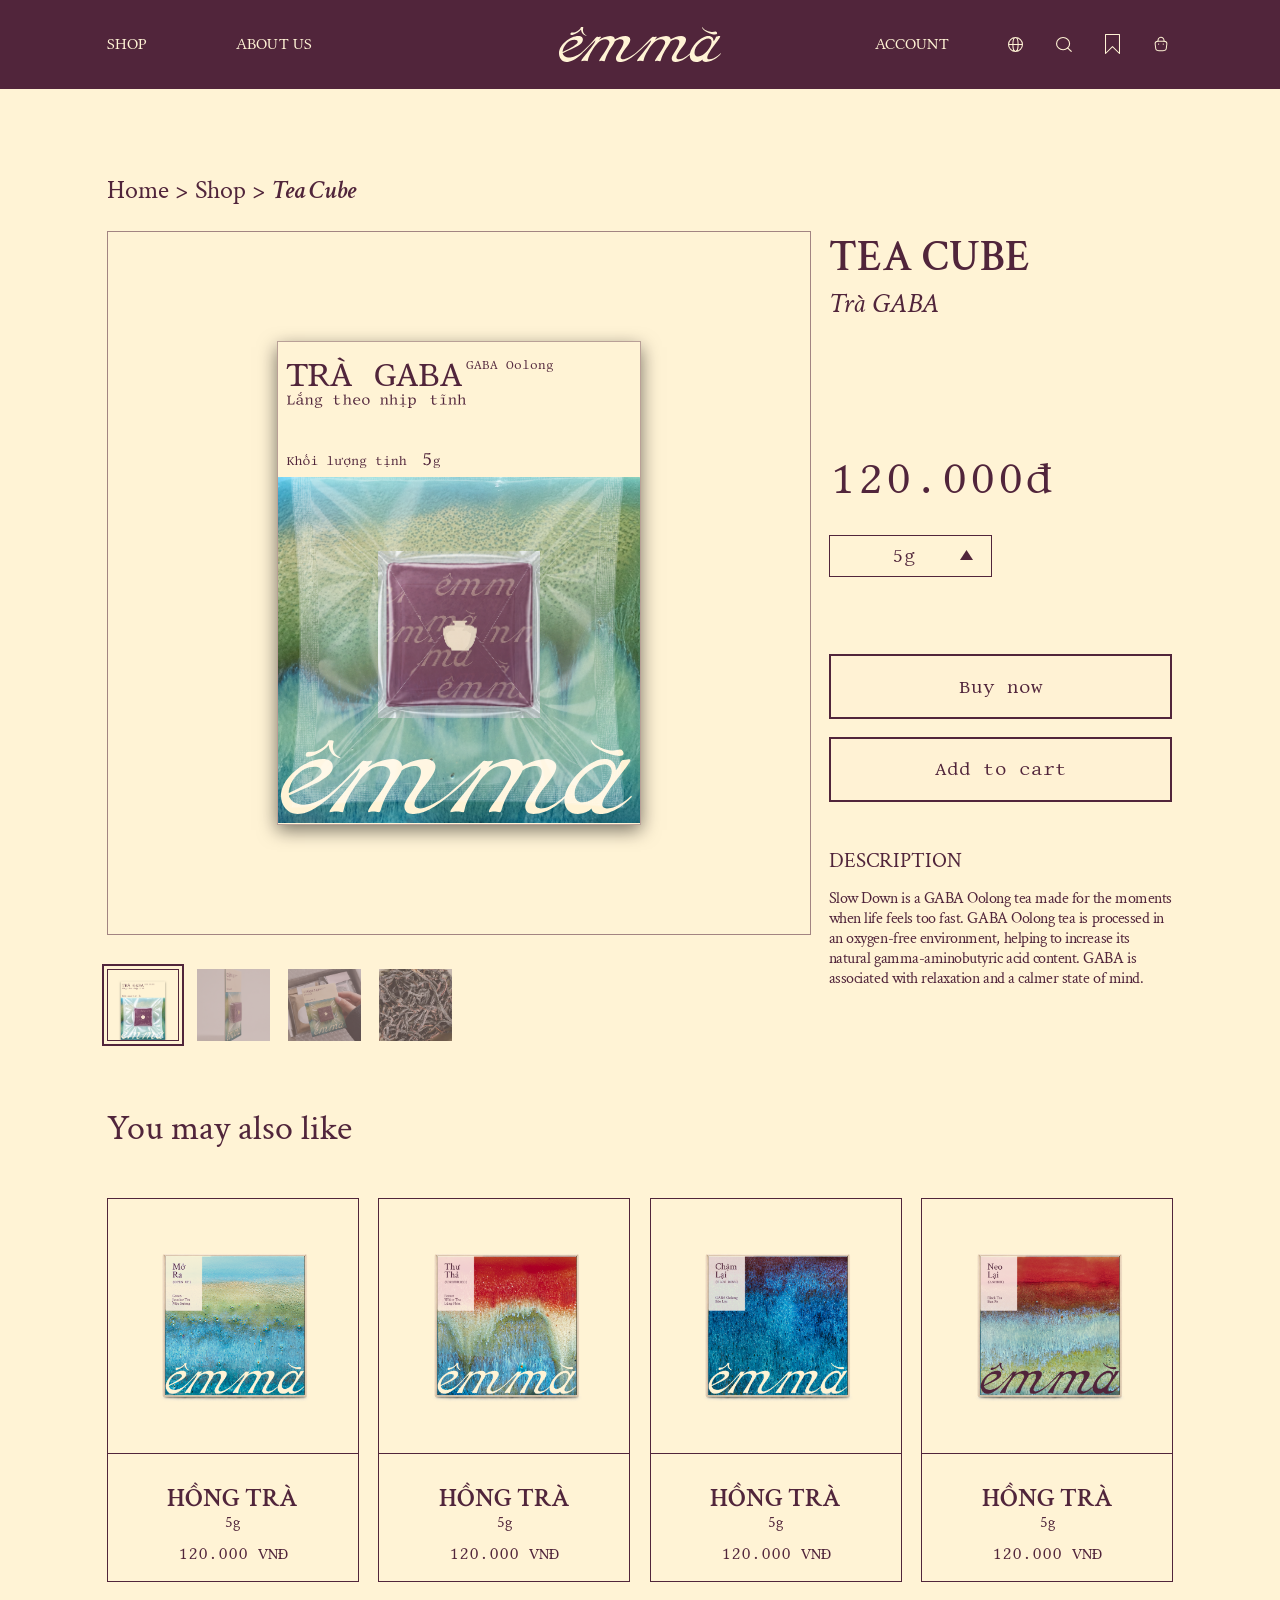
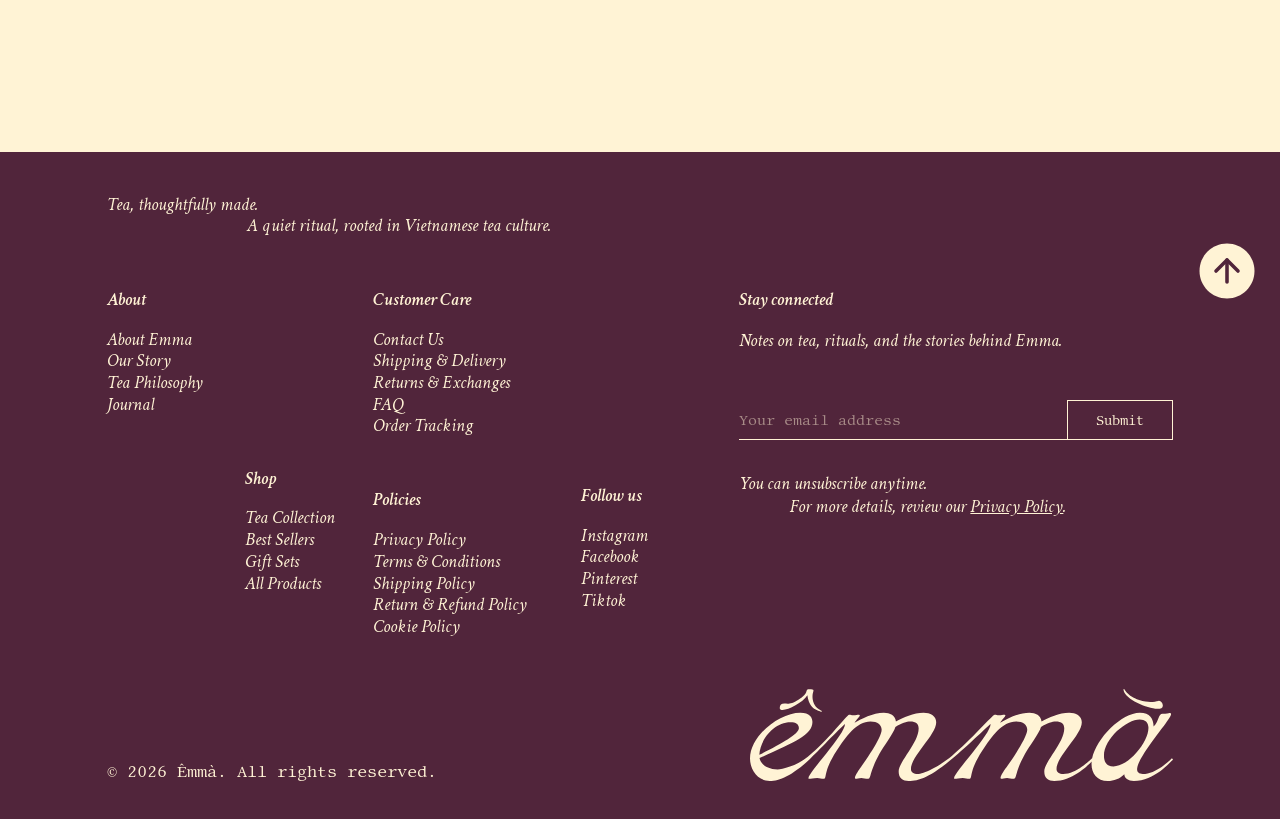
==== commit de5dd994: "Sync changed product imagery from the Êmmà Figma prototype" ====
--- a/product.html
+++ b/product.html
@@ -1,3 +1,3 @@
 <!doctype html>
-<html lang="en"><head><meta charset="utf-8"><meta name="viewport" content="width=device-width,initial-scale=1"><meta name="theme-color" content="#51253b"><meta name="description" content="Vietnamese teas, thoughtfully selected for modern rituals. Find a little êm mà in your everyday."><title>Tea Cube — Êmmà</title><link rel="stylesheet" href="styles.css"><link rel="stylesheet" href="pages.css"><script src="app.js" defer></script><script src="i18n.js" defer></script></head><body class="inner-page detail-page"><a class="skip" href="#page-content">Skip to content</a><header><nav aria-label="Main navigation"><div class="nav-left"><a href="shop.html">Shop</a><a href="about.html">About us</a></div><a href="index.html" class="brand" aria-label="Êmmà home"><img src="assets/imgEmmaLogo.svg" alt="Êmmà"></a><div class="nav-right"><button data-action="account" class="account">Account</button><button data-action="language" aria-label="Change language"><img src="assets/imgVector.svg" alt=""></button><button data-action="search" aria-label="Search teas"><img src="assets/imgComponent8.svg" alt=""></button><button data-action="favorites" aria-label="Saved teas"><img src="assets/imgFavorite.svg" alt=""></button><button data-action="cart" aria-label="Shopping bag"><img src="assets/imgVuesaxOutlineBag2.svg" alt=""><span id="cart-count" hidden>0</span></button></div></nav></header><main id="page-content"><section class="product-page-main"><nav class="breadcrumbs" aria-label="Breadcrumb"><a href="index.html">Home</a> &gt; <a href="shop.html">Shop</a> &gt; <em>Tea Cube</em></nav><div class="product-layout"><div class="product-gallery"><div class="product-stage" id="product-stage"><div class="tea-pack"><div class="pack-bottom"><img class="pack-landscape" src="assets/product-imgImage706.png" alt="Vietnamese tea landscape"><img class="pack-logo" src="assets/product-imgEmmaLogo2.svg" alt="Êmmà"><img class="pack-texture" src="assets/product-imgImage912.png" alt=""><div class="pack-cube"><img src="assets/product-imgImage930.png" alt="Tea cube"></div></div><div class="pack-top"><div class="pack-name mono"><span>TRÀ GABA</span><small>GABA Oolong</small></div><img class="pack-effects" src="assets/product-imgEffects.svg" alt="Lắng theo nhịp thở"><img class="pack-weight" src="assets/product-imgKhiLngTnh5G.svg" alt="Khối lượng tịnh 5g"></div></div></div><div class="product-thumbnails"><button aria-label="View Tea Cube packaging" aria-pressed="true" data-gallery="pack"><img src="assets/product-imgRectangle341.png" alt="Tea Cube packaging"></button><button aria-label="View tea cube detail" aria-pressed="false" data-gallery="product-imgImage928.png"><img src="assets/product-imgImage928.png" alt="Tea cube detail"></button><button aria-label="View tea cube box" aria-pressed="false" data-gallery="product-imgImage921.png"><img src="assets/product-imgImage921.png" alt="Tea cube box"></button><button aria-label="View tea leaves" aria-pressed="false" data-gallery="product-imgImage689.png"><img src="assets/product-imgImage689.png" alt="Tea leaves"></button></div></div><div class="product-details"><h1>TEA CUBE</h1><p class="product-subtitle">Trà GABA</p><p class="product-price mono">120.000đ</p><label class="weight-select"><span class="sr-only">Net weight</span><select aria-label="Net weight"><option>5g</option></select><img src="assets/product-imgPolygon20.svg" alt=""></label><div class="product-purchase"><button class="outline" data-buy="cube">Buy now</button><button class="outline" data-add="cube">Add to cart</button></div><div class="product-description"><h2>DESCRIPTION</h2><p>Slow Down is a GABA Oolong tea made for the moments when life feels too fast. GABA Oolong tea is processed in an oxygen-free environment, helping to increase its natural gamma-aminobutyric acid content. GABA is associated with relaxation and a calmer state of mind.</p></div></div></div></section><section class="recommendations"><h2>You may also like</h2><div class="catalog-row"><article class="catalog-card"><a class="catalog-picture" href="product.html" aria-label="View HỒNG TRÀ"><span><img src="assets/product-imgRectangle10.png" alt="HỒNG TRÀ tea packaging" class="crop10"></span></a><div class="catalog-copy"><h3><a href="product.html">HỒNG TRÀ</a></h3><p>5g</p><p class="mono">120.000 VNĐ</p></div><button class="catalog-add" data-add="product-imgRectangle10">Add to cart →</button></article><article class="catalog-card"><a class="catalog-picture" href="product.html" aria-label="View HỒNG TRÀ"><span><img src="assets/product-imgRectangle11.png" alt="HỒNG TRÀ tea packaging" class="recommend11"></span></a><div class="catalog-copy"><h3><a href="product.html">HỒNG TRÀ</a></h3><p>5g</p><p class="mono">120.000 VNĐ</p></div><button class="catalog-add" data-add="product-imgRectangle11">Add to cart →</button></article><article class="catalog-card"><a class="catalog-picture" href="product.html" aria-label="View HỒNG TRÀ"><span><img src="assets/product-imgRectangle12.png" alt="HỒNG TRÀ tea packaging" class=""></span></a><div class="catalog-copy"><h3><a href="product.html">HỒNG TRÀ</a></h3><p>5g</p><p class="mono">120.000 VNĐ</p></div><button class="catalog-add" data-add="product-imgRectangle12">Add to cart →</button></article><article class="catalog-card"><a class="catalog-picture" href="product.html" aria-label="View HỒNG TRÀ"><span><img src="assets/product-imgRectangle13.png" alt="HỒNG TRÀ tea packaging" class=""></span></a><div class="catalog-copy"><h3><a href="product.html">HỒNG TRÀ</a></h3><p>5g</p><p class="mono">120.000 VNĐ</p></div><button class="catalog-add" data-add="product-imgRectangle13">Add to cart →</button></article></div></section></main><footer><p class="footer-intro">Tea, thoughtfully made.<br><span>A quiet ritual, rooted in Vietnamese tea culture.</span></p><button class="back-top" aria-label="Back to top"><img src="assets/imgIconOutlinedDirectionsArrowsInCircleUp.svg" alt=""></button><div class="footer-grid"><div><h3>About</h3><a href="about.html">About Emma</a><button data-go="about.html#our-story">Our Story</button><button data-go="about.html#philosophy">Tea Philosophy</button><button data-go="about.html">Journal</button><div class="footer-shop"><h3>Shop</h3><a href="shop.html">Tea Collection</a><a href="shop.html#intentional">Best Sellers</a><a href="shop.html">Gift Sets</a><a href="shop.html">All Products</a></div></div><div><h3>Customer Care</h3><button data-info="Contact Us">Contact Us</button><button data-info="Shipping & Delivery">Shipping & Delivery</button><button data-info="Returns & Exchanges">Returns & Exchanges</button><button data-info="FAQ">FAQ</button><button data-info="Order Tracking">Order Tracking</button><div class="policies"><h3>Policies</h3><button data-info="Privacy Policy">Privacy Policy</button><button data-info="Terms & Conditions">Terms & Conditions</button><button data-info="Shipping Policy">Shipping Policy</button><button data-info="Return & Refund Policy">Return & Refund Policy</button><button data-info="Cookie Policy">Cookie Policy</button></div></div><div class="social"><h3>Follow us</h3><button data-info="Instagram">Instagram</button><button data-info="Facebook">Facebook</button><button data-info="Pinterest">Pinterest</button><button data-info="Tiktok">Tiktok</button></div><div class="newsletter"><h3>Stay connected</h3><p>Notes on tea, rituals, and the stories behind Emma.</p><form id="newsletter-form"><label class="sr-only" for="email">Your email address</label><input id="email" type="email" required placeholder="Your email address"><button type="submit">Submit</button></form><p class="newsletter-note">You can unsubscribe anytime.<br><span>For more details, review our <button data-info="Privacy Policy">Privacy Policy</button>.</span></p><p id="newsletter-status" role="status"></p></div></div><div class="footer-bottom"><p>© 2026 Êmmà. All rights reserved.</p><img src="assets/imgEmmaLogo2.svg" alt="Êmmà"></div></footer><dialog id="modal" aria-labelledby="modal-title"><button class="close" aria-label="Close dialog">×</button><div id="modal-body"></div></dialog><dialog id="cart-drawer" aria-labelledby="cart-title"><div id="cart-content"></div></dialog><div id="toast" role="status"></div>
+<html lang="en"><head><meta charset="utf-8"><meta name="viewport" content="width=device-width,initial-scale=1"><meta name="theme-color" content="#51253b"><meta name="description" content="Vietnamese teas, thoughtfully selected for modern rituals. Find a little êm mà in your everyday."><title>Tea Cube — Êmmà</title><link rel="stylesheet" href="styles.css"><link rel="stylesheet" href="pages.css"><script src="app.js" defer></script><script src="i18n.js" defer></script></head><body class="inner-page detail-page"><a class="skip" href="#page-content">Skip to content</a><header><nav aria-label="Main navigation"><div class="nav-left"><a href="shop.html">Shop</a><a href="about.html">About us</a></div><a href="index.html" class="brand" aria-label="Êmmà home"><img src="assets/imgEmmaLogo.svg" alt="Êmmà"></a><div class="nav-right"><button data-action="account" class="account">Account</button><button data-action="language" aria-label="Change language"><img src="assets/imgVector.svg" alt=""></button><button data-action="search" aria-label="Search teas"><img src="assets/imgComponent8.svg" alt=""></button><button data-action="favorites" aria-label="Saved teas"><img src="assets/imgFavorite.svg" alt=""></button><button data-action="cart" aria-label="Shopping bag"><img src="assets/imgVuesaxOutlineBag2.svg" alt=""><span id="cart-count" hidden>0</span></button></div></nav></header><main id="page-content"><section class="product-page-main"><nav class="breadcrumbs" aria-label="Breadcrumb"><a href="index.html">Home</a> &gt; <a href="shop.html">Shop</a> &gt; <em>Tea Cube</em></nav><div class="product-layout"><div class="product-gallery"><div class="product-stage" id="product-stage"><div class="tea-pack"><div class="pack-bottom"><img class="pack-landscape" src="assets/product-imgImage706.png" alt="Vietnamese tea landscape"><img class="pack-logo" src="assets/product-imgEmmaLogo2.svg" alt="Êmmà"><img class="pack-texture" src="tea-cube-912.png" alt=""><div class="pack-cube"><img src="tea-cube-930.png" alt="Tea cube"></div></div><div class="pack-top"><div class="pack-name mono"><span>TRÀ GABA</span><small>GABA Oolong</small></div><img class="pack-effects" src="assets/product-imgEffects.svg" alt="Lắng theo nhịp thở"><img class="pack-weight" src="assets/product-imgKhiLngTnh5G.svg" alt="Khối lượng tịnh 5g"></div></div></div><div class="product-thumbnails"><button aria-label="View Tea Cube packaging" aria-pressed="true" data-gallery="pack"><img src="assets/product-imgRectangle341.png" alt="Tea Cube packaging"></button><button aria-label="View tea cube detail" aria-pressed="false" data-gallery="product-imgImage928.png"><img src="assets/product-imgImage928.png" alt="Tea cube detail"></button><button aria-label="View tea cube box" aria-pressed="false" data-gallery="../tea-cube-921.png"><img src="tea-cube-921.png" alt="Tea cube box"></button><button aria-label="View tea leaves" aria-pressed="false" data-gallery="../tea-cube-689.png"><img src="tea-cube-689.png" alt="Tea leaves"></button></div></div><div class="product-details"><h1>TEA CUBE</h1><p class="product-subtitle">Trà GABA</p><p class="product-price mono">120.000đ</p><label class="weight-select"><span class="sr-only">Net weight</span><select aria-label="Net weight"><option>5g</option></select><img src="assets/product-imgPolygon20.svg" alt=""></label><div class="product-purchase"><button class="outline" data-buy="cube">Buy now</button><button class="outline" data-add="cube">Add to cart</button></div><div class="product-description"><h2>DESCRIPTION</h2><p>Slow Down is a GABA Oolong tea made for the moments when life feels too fast. GABA Oolong tea is processed in an oxygen-free environment, helping to increase its natural gamma-aminobutyric acid content. GABA is associated with relaxation and a calmer state of mind.</p></div></div></div></section><section class="recommendations"><h2>You may also like</h2><div class="catalog-row"><article class="catalog-card"><a class="catalog-picture" href="product.html" aria-label="View HỒNG TRÀ"><span><img src="tea-pack-e.png" alt="HỒNG TRÀ tea packaging" class="crop10"></span></a><div class="catalog-copy"><h3><a href="product.html">HỒNG TRÀ</a></h3><p>5g</p><p class="mono">120.000 VNĐ</p></div><button class="catalog-add" data-add="product-imgRectangle10">Add to cart →</button></article><article class="catalog-card"><a class="catalog-picture" href="product.html" aria-label="View HỒNG TRÀ"><span><img src="tea-pack-b.png" alt="HỒNG TRÀ tea packaging" class="recommend11"></span></a><div class="catalog-copy"><h3><a href="product.html">HỒNG TRÀ</a></h3><p>5g</p><p class="mono">120.000 VNĐ</p></div><button class="catalog-add" data-add="product-imgRectangle11">Add to cart →</button></article><article class="catalog-card"><a class="catalog-picture" href="product.html" aria-label="View HỒNG TRÀ"><span><img src="tea-pack-c.png" alt="HỒNG TRÀ tea packaging" class=""></span></a><div class="catalog-copy"><h3><a href="product.html">HỒNG TRÀ</a></h3><p>5g</p><p class="mono">120.000 VNĐ</p></div><button class="catalog-add" data-add="product-imgRectangle12">Add to cart →</button></article><article class="catalog-card"><a class="catalog-picture" href="product.html" aria-label="View HỒNG TRÀ"><span><img src="tea-pack-a.png" alt="HỒNG TRÀ tea packaging" class=""></span></a><div class="catalog-copy"><h3><a href="product.html">HỒNG TRÀ</a></h3><p>5g</p><p class="mono">120.000 VNĐ</p></div><button class="catalog-add" data-add="product-imgRectangle13">Add to cart →</button></article></div></section></main><footer><p class="footer-intro">Tea, thoughtfully made.<br><span>A quiet ritual, rooted in Vietnamese tea culture.</span></p><button class="back-top" aria-label="Back to top"><img src="assets/imgIconOutlinedDirectionsArrowsInCircleUp.svg" alt=""></button><div class="footer-grid"><div><h3>About</h3><a href="about.html">About Emma</a><button data-go="about.html#our-story">Our Story</button><button data-go="about.html#philosophy">Tea Philosophy</button><button data-go="about.html">Journal</button><div class="footer-shop"><h3>Shop</h3><a href="shop.html">Tea Collection</a><a href="shop.html#intentional">Best Sellers</a><a href="shop.html">Gift Sets</a><a href="shop.html">All Products</a></div></div><div><h3>Customer Care</h3><button data-info="Contact Us">Contact Us</button><button data-info="Shipping & Delivery">Shipping & Delivery</button><button data-info="Returns & Exchanges">Returns & Exchanges</button><button data-info="FAQ">FAQ</button><button data-info="Order Tracking">Order Tracking</button><div class="policies"><h3>Policies</h3><button data-info="Privacy Policy">Privacy Policy</button><button data-info="Terms & Conditions">Terms & Conditions</button><button data-info="Shipping Policy">Shipping Policy</button><button data-info="Return & Refund Policy">Return & Refund Policy</button><button data-info="Cookie Policy">Cookie Policy</button></div></div><div class="social"><h3>Follow us</h3><button data-info="Instagram">Instagram</button><button data-info="Facebook">Facebook</button><button data-info="Pinterest">Pinterest</button><button data-info="Tiktok">Tiktok</button></div><div class="newsletter"><h3>Stay connected</h3><p>Notes on tea, rituals, and the stories behind Emma.</p><form id="newsletter-form"><label class="sr-only" for="email">Your email address</label><input id="email" type="email" required placeholder="Your email address"><button type="submit">Submit</button></form><p class="newsletter-note">You can unsubscribe anytime.<br><span>For more details, review our <button data-info="Privacy Policy">Privacy Policy</button>.</span></p><p id="newsletter-status" role="status"></p></div></div><div class="footer-bottom"><p>© 2026 Êmmà. All rights reserved.</p><img src="assets/imgEmmaLogo2.svg" alt="Êmmà"></div></footer><dialog id="modal" aria-labelledby="modal-title"><button class="close" aria-label="Close dialog">×</button><div id="modal-body"></div></dialog><dialog id="cart-drawer" aria-labelledby="cart-title"><div id="cart-content"></div></dialog><div id="toast" role="status"></div>
 </body></html>
--- a/styles.css
+++ b/styles.css
@@ -1,4 +1,4 @@
 @import url('https://fonts.googleapis.com/css2?family=Crimson+Text:ital,wght@0,400;0,600;1,400;1,600&family=Libertinus+Math&family=Libertinus+Mono&display=swap');
-:root{--cream:#fff3d5;--plum:#51253b;--serif:'Crimson Text',Georgia,serif;--mono:'Libertinus Mono','Courier New',monospace;--nav:'Libertinus Math',Georgia,serif}*{box-sizing:border-box}html{scroll-behavior:smooth;scroll-padding-top:30px}body{margin:0;color:var(--plum);background:var(--cream);font-family:var(--serif)}button,input{font:inherit}button,a{-webkit-tap-highlight-color:transparent}button{cursor:pointer;color:inherit}button{border:0;background:none}a{color:inherit;text-decoration:none}a:hover,button:hover{opacity:.78}button:focus-visible,a:focus-visible,input:focus-visible{outline:2px solid currentColor;outline-offset:5px}p,h1,h2,h3{margin:0;font-weight:400}img{display:block}button img{pointer-events:none}main{overflow:hidden}.mono,.tag,.outline{font-family:var(--mono)}.skip{position:absolute;top:-60px;z-index:20;background:var(--cream);padding:12px}.skip:focus{top:0}.sr-only{position:absolute;width:1px;height:1px;overflow:hidden;clip:rect(0,0,0,0)}header{position:absolute;top:0;left:0;right:0;z-index:5;color:var(--cream);height:6.94vw;background-image:url('assets/imgProperty1Variant2.png');background-size:cover}nav{height:100%;display:flex;align-items:center;padding:0 8.33%;justify-content:space-between;gap:4vw;font-family:var(--nav);font-size:1.25vw;text-transform:uppercase}nav button{padding:4px;color:inherit}nav .account{text-transform:uppercase}.nav-left{display:flex;gap:7vw;flex:1}.brand{width:12.7vw}.brand img{width:100%;height:auto}.nav-right{display:flex;align-items:center;gap:2vw;flex:1;justify-content:flex-end}.nav-right .account{margin-right:2vw}.nav-right img{max-width:1.25vw;height:auto}.nav-right button:last-child{position:relative}#cart-count{position:absolute;background:var(--cream);color:var(--plum);border-radius:50%;font:10px var(--mono);padding:1px 4px;right:-8px;top:-4px}.hero{height:49.76vw;position:relative;color:var(--cream);overflow:hidden}.hero-layer{position:absolute;inset:0}.hero-layer img{width:100%;position:absolute;height:126.3vw;top:-72.38vw}.hero-layer.first img{top:-67.08vw}.hero-layer i{position:absolute;inset:0;background:#681e43;mix-blend-mode:lighten}.hero h1{position:absolute;left:23.29%;top:47.25%;font-size:6.25vw;line-height:1}.picked{position:absolute;top:23.74%;left:15.42%;text-align:right}.hero small{display:block;font-size:1.8vw}.hero .picked small{padding-right:5.6vw}.hero span{font-size:4.94vw;letter-spacing:-.34vw;line-height:1.1}.hero sup{font-size:1.8vw;letter-spacing:0;vertical-align:top}.black{position:absolute;left:53.65%;top:27.81%;font-size:1.8vw}.origin{position:absolute;top:49.96%;left:68.49%;text-align:center;font-size:1.8vw}.flush{position:absolute;left:33.41%;top:68.94%;text-align:center}.hero-link{position:absolute;left:67.45%;top:80.6%;font-size:1.66vw}.hero-progress{position:absolute;left:45.3%;top:92%;width:9.4%}.hero-progress img{width:100%;height:auto}.collection{padding:3.75vw 8.33% 8.6vw}.section-title{position:relative;width:42vw;height:8vw;margin:0 auto 2.2vw}.section-title h2{font-size:4.06vw;line-height:.87;position:absolute;left:0;top:0;width:100%;text-align:center}.section-title h2 span{display:block;text-align:right;margin-top:.2vw}.tag{position:absolute;font-size:1.8vw;white-space:nowrap}.section-title .top{top:0;right:-.6vw}.section-title .bottom{bottom:.6vw;left:7vw}.collection-layout{display:grid;grid-template-columns:40.7% 59.3%;gap:0}.product-card{position:relative;border:1px solid #51253b77;height:45.87vw}.main-product{padding:0;width:100%;height:100%;position:absolute;inset:0}.main-product>img{width:100%;height:100%;object-fit:fill}.swatches{position:absolute;top:61.1%;left:1vw;display:flex;gap:.7vw}.swatches button{padding:0;width:3vw;height:3vw;overflow:hidden}.swatches img{width:100%;height:100%;object-fit:cover}.swatches button:nth-child(2){background:#51253b}.swatches button:nth-child(2) img{opacity:.55}.swatches button:nth-child(3) img{transform:rotate(-90deg);opacity:.5}.card-copy{position:absolute;top:71.7%;left:1vw;right:1vw;pointer-events:none}.card-copy h3{font-size:3.8vw;line-height:1.1;margin-left:-.5vw}.card-copy p{font-size:1.25vw;line-height:1.22;margin:1vw 0 0}.card-copy p+p{margin-top:1.6vw;font-size:1.39vw}.card-copy button{pointer-events:auto;font-size:1.1vw;padding:0;margin-top:.3vw}.tea-collage{height:46.3vw;position:relative}.tile{position:absolute;padding:0;mix-blend-mode:darken;overflow:hidden}.tile img{width:100%;height:100%;object-fit:cover}.t1{left:-1.25%;top:0;width:9.72vw;height:8.4vw}.t1 img{height:120.22%;margin-top:-9.8%}.t2{left:25.8%;top:0;width:11.24vw;height:8.4vw}.t2 img{height:133.88%;margin-top:-14.8%}.t3{left:55.4%;top:10.9vw;width:10.2vw;height:8.33vw}.t3 img{height:122.5%;margin-top:-10.2%}.t4{left:82.5%;top:10.9vw;width:11.45vw;height:8.33vw}.t4 img{height:137.5%;margin-top:-10.9%}.t5{left:27.4%;top:21.5vw;width:9.51vw;height:9.51vw}.t6{left:55.4%;top:22vw;width:9.44vw;height:9.44vw}.t7{left:11.4%;top:32.3vw;width:11.24vw;height:11.24vw}.t8{left:55.8%;top:33.4vw;width:9.44vw;height:9.44vw}.t9{left:84.2%;top:33.1vw;width:9.72vw;height:9.72vw}.tea-collage>p{position:absolute;bottom:0;left:3%;font-size:1.39vw;font-style:italic;white-space:nowrap}.withering{height:50.66vw;position:relative;color:var(--cream);overflow:hidden}.withering-image{position:absolute;width:175.7%;height:277.26%;left:-59.38%;top:-127.53%;transform:scaleY(-1)}.process-content{position:absolute;inset:0}.process-content h2{font-size:6.5vw;line-height:1;text-align:center;position:absolute;top:17.53%;left:32.3%;width:35.6%}.process-type{position:absolute;top:18.9%;left:18.28%;font-size:1.85vw}.process-origin{position:absolute;top:36.76%;left:70%;font-size:1.85vw}.process-line{position:absolute;left:35.8%;top:47.88%;width:28.5%;height:auto}.process-stats{position:absolute;left:18.28%;right:18.28%;top:53.71%;display:flex;justify-content:space-between}.process-stats p{display:flex;flex-direction:column}.process-stats small{font-size:1.85vw;text-align:right}.process-stats span{font-size:5.1vw;line-height:1.2;letter-spacing:-.35vw}.process-stats sup{font-size:2.3vw;vertical-align:top;letter-spacing:0}.process-description{position:absolute;top:70%;left:28%;width:44%;font-size:1.85vw;line-height:1.12;text-align:center}.about{height:83.41vw;position:relative;padding:20vw 8.33% 0;display:grid;grid-template-columns:40.7% 32.15% 23.75%;gap:1.4%;align-items:start}.wash{position:absolute;max-width:none;pointer-events:none;z-index:-0}.wash-top{width:143.4%;left:-21%;top:8.7vw;transform:scaleY(-1)}.wash-middle{width:162%;left:-39.6%;top:21.9vw}.about-copy,.harvest-card,.altitude-card{position:relative}.about-heading{height:17.8vw}.about-heading h2{font-size:5.87vw;line-height:1;position:absolute;left:-8.6vw}.about-heading h2 span{margin-left:12.2vw}.ancient{top:.5vw;left:18vw;font-size:1.68vw}.modern{top:12.8vw;left:0;font-size:1.68vw}.about-copy>p{font-size:1.665vw;line-height:1.1325;letter-spacing:-.017vw}.outline{border:2px solid var(--plum);background:#fff3d5cc;padding:1.6vw 2vw;min-height:4.93vw;width:26.85vw;font-size:1.39vw;display:inline-flex;align-items:center;justify-content:center;white-space:nowrap}.about-copy .outline{margin-top:5vw}.harvest-card{height:27.76vw;overflow:hidden;margin-top:9.55vw;color:var(--cream)}.harvest-bg{position:absolute;left:-6.74%;top:-10.95%;width:106.74%;height:128.75%;object-fit:cover}.daily{position:absolute;top:-12%;left:-3.6%;width:107.5%;height:auto}.harvest-card h3{position:absolute;top:50%;right:14%;font-size:1.94vw}.mini-origin{position:absolute;top:30%;left:14%;font-size:.56vw;text-align:center}.harvest-stat{position:absolute;top:76%;left:19%;font-size:.56vw}.harvest-stat b,.summer b{font-size:1.53vw;font-weight:400}.summer{position:absolute;bottom:2%;right:14%;font-size:.56vw}.altitude-card{height:26.37vw;overflow:hidden;margin-top:22.3vw;color:var(--cream)}.altitude-base{position:absolute;width:100%;height:100%;object-fit:cover}.altitude-bg{position:absolute;width:199.51%;height:100.06%;left:-83.92%;top:0}.altitude-card .daily{width:106.64%;left:-6.7%;top:-6%}.altitude-card h3{position:absolute;top:52%;left:11.67%;width:77%;text-align:center;font-size:1.85vw;line-height:.89}.altitude-card>p{position:absolute;top:73%;width:100%;text-align:center;font-size:1.45vw;line-height:.75}.altitude-card small{font-size:.53vw}.altitude-card sup{font-size:.85vw}.featured{display:grid;grid-template-columns:63.43% 26.85%;gap:1.4%;padding-bottom:7.64vw}.featured-photo{height:36.78vw;position:relative;overflow:hidden;color:var(--cream)}.featured-back{position:absolute;width:117.5%;height:204.7%;left:-12%;top:-78.3%}.featured-main{position:absolute;left:.33%;top:0;width:99.45%;height:100%;object-fit:cover}.featured-photo h2{position:absolute;top:10.94%;left:7.44%;font-size:4.83vw;font-style:italic;line-height:1}.feature-label{position:absolute;left:69%;top:45.8%;font-size:1.127vw}.feature-note{position:absolute;right:11.2%;top:62%;font-size:1.127vw;text-align:right}.feature-calm{position:absolute;left:7.44%;top:80.2%;font-size:1.127vw;line-height:1}.featured-copy{display:flex;flex-direction:column;align-items:flex-start}.featured-copy h2{font-size:3.38vw;font-style:italic;line-height:1;margin-bottom:1.4vw}.featured-copy>p{font-size:1.665vw;line-height:1.1325;text-align:justify;letter-spacing:-.017vw}.featured-copy .outline{margin-top:auto}.finder{height:68.15vw;position:relative}.finder .section-title{position:absolute;top:4.16vw;left:27%;width:38.3vw}.finder .section-title .bottom{left:4.7vw;bottom:.7vw}.finder-wordmark{position:absolute;left:.6%;top:37.8%;width:98.75%;height:auto}.finder-intro,.finder-outro{position:absolute;font-size:2.13vw;line-height:.98;font-style:italic}.finder-intro{left:19.43%;top:27.2%}.finder-intro span{margin-left:5vw}.finder-outro{left:54.55%;top:76.1%}.finder-outro span{margin-left:4vw}.gaiwan{position:absolute;left:37.88%;top:39.1%;width:24.24vw;height:21.22vw;padding:0}.gaiwan img{width:100%;height:auto}.gaiwan span{position:absolute;left:0;right:0;top:47.8%;font:1.39vw var(--mono);color:var(--cream)}.quote{height:21.24vw;position:relative}.quote>img{position:absolute;width:183.35%;left:-34%;top:0;transform:scaleY(-1);height:auto}blockquote{position:relative;margin:0 auto;width:63.5%;padding-top:3vw;font-size:2.15vw;font-style:italic;line-height:1}blockquote span{font-size:10.4vw;position:absolute;top:0;left:0}blockquote p{margin-left:4.2vw}blockquote p+p{margin:1.4vw 0 0;text-align:right}blockquote span:last-child{left:auto;right:-1vw;top:9.3vw}footer{background:var(--plum);color:var(--cream);min-height:50.31vw;position:relative;padding:3.3vw 8.33% 3vw;font-size:1.39vw;font-style:italic}.footer-intro{line-height:1.2}.footer-intro span{margin-left:11vw}.back-top{position:absolute;right:1.6%;top:12.97%;padding:0;width:5.13vw}.back-top img{width:100%;height:auto}.footer-grid{display:grid;grid-template-columns:25% 19.5% 14.8% 40.7%;margin-top:4vw;gap:0}footer h3{font-size:1.39vw;font-weight:600;font-style:italic;margin:0 0 1.39vw}footer a,footer .footer-grid button{display:block;padding:0;text-align:left;font-style:italic;line-height:1.22}.footer-shop{margin-top:4vw;padding-left:10.8vw}.policies{margin-top:4vw}.social{padding-top:15.3vw}.newsletter p{white-space:nowrap}.newsletter form{display:flex;gap:0;margin-top:3.8vw;align-items:stretch;position:relative}.newsletter input{min-width:0;flex:1;color:var(--cream);background:none;border:0;border-bottom:1px solid var(--cream);font:1.11vw var(--mono);padding:.9vw 0}.newsletter input::placeholder{color:#fff3d580}.newsletter form button{font:1.04vw var(--mono);border:1px solid var(--cream);width:8.33vw;text-align:center;display:flex;align-items:center;justify-content:center}.newsletter-note{margin-top:2.5vw}.newsletter-note span{margin-left:4vw}.newsletter-note button{display:inline!important;text-decoration:underline}.footer-bottom{display:flex;align-items:flex-end;justify-content:space-between;margin-top:4vw}.footer-bottom p{font:1.28vw var(--mono)}.footer-bottom>img{width:39.7%;height:auto}dialog{border:1px solid var(--plum);color:var(--plum);background:var(--cream);padding:42px;width:min(620px,calc(100% - 32px));max-height:88vh;overflow:auto}dialog::backdrop{background:#25101ccc;backdrop-filter:blur(5px)}.close{position:absolute;right:15px;top:8px;font-size:32px}.dialog-title,dialog h2{font-size:40px;line-height:1.1;margin-bottom:18px}dialog p{font-size:20px;line-height:1.3;margin-bottom:16px}dialog .outline{font-size:14px;min-height:48px;width:100%;padding:14px;margin-top:12px}dialog img.product-preview{width:180px;height:180px;object-fit:contain;mix-blend-mode:darken;margin:0 auto 20px}dialog input,dialog select{background:none;border:1px solid #51253b55;padding:12px;color:var(--plum);width:100%;margin:8px 0;font:16px var(--mono)}.dialog-actions{display:flex;gap:12px}.quiz-option{display:block;width:100%;text-align:left;padding:16px;border:1px solid #51253b55;margin:10px 0;font:16px var(--mono)}.quiz-option:hover{background:#51253b12}.cart-row{border-bottom:1px solid #51253b44;padding:15px 0;display:flex;justify-content:space-between;gap:12px}.cart-row button{text-decoration:underline}.search-result{display:block;text-align:left;width:100%;padding:16px;border-bottom:1px solid #51253b44;font-size:22px}#toast{position:fixed;bottom:24px;left:50%;transform:translate(-50%,20px);background:var(--plum);color:var(--cream);padding:14px 24px;font:14px var(--mono);z-index:25;opacity:0;pointer-events:none;transition:.2s;width:max-content;max-width:90vw}#toast.show{opacity:1;transform:translate(-50%,0)}
+:root{--cream:#fff3d5;--plum:#51253b;--serif:'Crimson Text',Georgia,serif;--mono:'Libertinus Mono','Courier New',monospace;--nav:'Libertinus Math',Georgia,serif}*{box-sizing:border-box}html{scroll-behavior:smooth;scroll-padding-top:30px}body{margin:0;color:var(--plum);background:var(--cream);font-family:var(--serif)}button,input{font:inherit}button,a{-webkit-tap-highlight-color:transparent}button{cursor:pointer;color:inherit}button{border:0;background:none}a{color:inherit;text-decoration:none}a:hover,button:hover{opacity:.78}button:focus-visible,a:focus-visible,input:focus-visible{outline:2px solid currentColor;outline-offset:5px}p,h1,h2,h3{margin:0;font-weight:400}img{display:block}button img{pointer-events:none}main{overflow:hidden}.mono,.tag,.outline{font-family:var(--mono)}.skip{position:absolute;top:-60px;z-index:20;background:var(--cream);padding:12px}.skip:focus{top:0}.sr-only{position:absolute;width:1px;height:1px;overflow:hidden;clip:rect(0,0,0,0)}header{position:absolute;top:0;left:0;right:0;z-index:5;color:var(--cream);height:6.94vw;background-image:url('assets/imgProperty1Variant2.png');background-size:cover}nav{height:100%;display:flex;align-items:center;padding:0 8.33%;justify-content:space-between;gap:4vw;font-family:var(--nav);font-size:1.25vw;text-transform:uppercase}nav button{padding:4px;color:inherit}nav .account{text-transform:uppercase}.nav-left{display:flex;gap:7vw;flex:1}.brand{width:12.7vw}.brand img{width:100%;height:auto}.nav-right{display:flex;align-items:center;gap:2vw;flex:1;justify-content:flex-end}.nav-right .account{margin-right:2vw}.nav-right img{max-width:1.25vw;height:auto}.nav-right button:last-child{position:relative}#cart-count{position:absolute;background:var(--cream);color:var(--plum);border-radius:50%;font:10px var(--mono);padding:1px 4px;right:-8px;top:-4px}.hero{height:49.76vw;position:relative;color:var(--cream);overflow:hidden}.hero-layer{position:absolute;inset:0}.hero-layer img{width:100%;position:absolute;height:126.3vw;top:-72.38vw}.hero-layer.first img{top:-67.08vw}.hero-layer i{position:absolute;inset:0;background:#681e43;mix-blend-mode:lighten}.hero h1{position:absolute;left:23.29%;top:47.25%;font-size:6.25vw;line-height:1}.picked{position:absolute;top:23.74%;left:15.42%;text-align:right}.hero small{display:block;font-size:1.8vw}.hero .picked small{padding-right:5.6vw}.hero span{font-size:4.94vw;letter-spacing:-.34vw;line-height:1.1}.hero sup{font-size:1.8vw;letter-spacing:0;vertical-align:top}.black{position:absolute;left:53.65%;top:27.81%;font-size:1.8vw}.origin{position:absolute;top:49.96%;left:68.49%;text-align:center;font-size:1.8vw}.flush{position:absolute;left:33.41%;top:68.94%;text-align:center}.hero-link{position:absolute;left:67.45%;top:80.6%;font-size:1.66vw}.hero-progress{position:absolute;left:45.3%;top:92%;width:9.4%}.hero-progress img{width:100%;height:auto}.collection{padding:3.75vw 8.33% 8.6vw}.section-title{position:relative;width:42vw;height:8vw;margin:0 auto 2.2vw}.section-title h2{font-size:4.06vw;line-height:.87;position:absolute;left:0;top:0;width:100%;text-align:center}.section-title h2 span{display:block;text-align:right;margin-top:.2vw}.tag{position:absolute;font-size:1.8vw;white-space:nowrap}.section-title .top{top:0;right:-.6vw}.section-title .bottom{bottom:.6vw;left:7vw}.collection-layout{display:grid;grid-template-columns:40.7% 59.3%;gap:0}.product-card{position:relative;border:1px solid #51253b77;min-height:45.87vw}.main-product{padding:0;width:100%;height:45.87vw;position:absolute;inset:0}.main-product>img{width:100%;height:100%;object-fit:fill}.swatches{position:absolute;top:28.027vw;left:1vw;display:flex;gap:.7vw}.swatches button{padding:0;width:3vw;height:3vw;overflow:hidden}.swatches img{width:100%;height:100%;object-fit:cover}.swatches button:nth-child(2){background:#51253b}.swatches button:nth-child(2) img{opacity:.55}.swatches button:nth-child(3) img{transform:rotate(-90deg);opacity:.5}.card-copy{position:relative;padding:32.889vw 1vw 2vw;pointer-events:none}.card-copy h3{font-size:3.8vw;line-height:1.1;margin-left:-.5vw}.card-copy p{font-size:1.25vw;line-height:1.22;margin:1vw 0 0}.card-copy p+p{margin-top:1.6vw;font-size:1.39vw}.card-copy button{pointer-events:auto;font-size:1.1vw;padding:0;margin-top:.3vw}.tea-collage{height:46.3vw;position:relative}.tile{position:absolute;padding:0;mix-blend-mode:darken;overflow:hidden}.tile img{width:100%;height:100%;object-fit:cover}.t1{left:-1.25%;top:0;width:9.72vw;height:8.4vw}.t1 img{height:120.22%;margin-top:-9.8%}.t2{left:25.8%;top:0;width:11.24vw;height:8.4vw}.t2 img{height:133.88%;margin-top:-14.8%}.t3{left:55.4%;top:10.9vw;width:10.2vw;height:8.33vw}.t3 img{height:122.5%;margin-top:-10.2%}.t4{left:82.5%;top:10.9vw;width:11.45vw;height:8.33vw}.t4 img{height:137.5%;margin-top:-10.9%}.t5{left:27.4%;top:21.5vw;width:9.51vw;height:9.51vw}.t6{left:55.4%;top:22vw;width:9.44vw;height:9.44vw}.t7{left:11.4%;top:32.3vw;width:11.24vw;height:11.24vw}.t8{left:55.8%;top:33.4vw;width:9.44vw;height:9.44vw}.t9{left:84.2%;top:33.1vw;width:9.72vw;height:9.72vw}.tea-collage>p{position:absolute;bottom:0;left:3%;font-size:1.39vw;font-style:italic;white-space:nowrap}.withering{height:50.66vw;position:relative;color:var(--cream);overflow:hidden}.withering-image{position:absolute;width:175.7%;height:277.26%;left:-59.38%;top:-127.53%;transform:scaleY(-1)}.process-content{position:absolute;inset:0}.process-content h2{font-size:6.5vw;line-height:1;text-align:center;position:absolute;top:17.53%;left:32.3%;width:35.6%}.process-type{position:absolute;top:18.9%;left:18.28%;font-size:1.85vw}.process-origin{position:absolute;top:36.76%;left:70%;font-size:1.85vw}.process-line{position:absolute;left:35.8%;top:47.88%;width:28.5%;height:auto}.process-stats{position:absolute;left:18.28%;right:18.28%;top:53.71%;display:flex;justify-content:space-between}.process-stats p{display:flex;flex-direction:column}.process-stats small{font-size:1.85vw;text-align:right}.process-stats span{font-size:5.1vw;line-height:1.2;letter-spacing:-.35vw}.process-stats sup{font-size:2.3vw;vertical-align:top;letter-spacing:0}.process-description{position:absolute;top:70%;left:28%;width:44%;font-size:1.85vw;line-height:1.12;text-align:center}.about{height:83.41vw;position:relative;padding:20vw 8.33% 0;display:grid;grid-template-columns:40.7% 32.15% 23.75%;gap:1.4%;align-items:start}.wash{position:absolute;max-width:none;pointer-events:none;z-index:-0}.wash-top{width:143.4%;left:-21%;top:8.7vw;transform:scaleY(-1)}.wash-middle{width:162%;left:-39.6%;top:21.9vw}.about-copy,.harvest-card,.altitude-card{position:relative}.about-heading{height:17.8vw}.about-heading h2{font-size:5.87vw;line-height:1;position:absolute;left:-8.6vw}.about-heading h2 span{margin-left:12.2vw}.ancient{top:.5vw;left:18vw;font-size:1.68vw}.modern{top:12.8vw;left:0;font-size:1.68vw}.about-copy>p{font-size:1.665vw;line-height:1.1325;letter-spacing:-.017vw}.outline{border:2px solid var(--plum);background:#fff3d5cc;padding:1.6vw 2vw;min-height:4.93vw;width:26.85vw;font-size:1.39vw;display:inline-flex;align-items:center;justify-content:center;white-space:nowrap}.about-copy .outline{margin-top:5vw}.harvest-card{height:27.76vw;overflow:hidden;margin-top:9.55vw;color:var(--cream)}.harvest-bg{position:absolute;left:-6.74%;top:-10.95%;width:106.74%;height:128.75%;object-fit:cover}.daily{position:absolute;top:-12%;left:-3.6%;width:107.5%;height:auto}.harvest-card h3{position:absolute;top:50%;right:14%;font-size:1.94vw}.mini-origin{position:absolute;top:30%;left:14%;font-size:.56vw;text-align:center}.harvest-stat{position:absolute;top:76%;left:19%;font-size:.56vw}.harvest-stat b,.summer b{font-size:1.53vw;font-weight:400}.summer{position:absolute;bottom:2%;right:14%;font-size:.56vw}.altitude-card{height:26.37vw;overflow:hidden;margin-top:22.3vw;color:var(--cream)}.altitude-base{position:absolute;width:100%;height:100%;object-fit:cover}.altitude-bg{position:absolute;width:199.51%;height:100.06%;left:-83.92%;top:0}.altitude-card .daily{width:106.64%;left:-6.7%;top:-6%}.altitude-card h3{position:absolute;top:52%;left:11.67%;width:77%;text-align:center;font-size:1.85vw;line-height:.89}.altitude-card>p{position:absolute;top:73%;width:100%;text-align:center;font-size:1.45vw;line-height:.75}.altitude-card small{font-size:.53vw}.altitude-card sup{font-size:.85vw}.featured{display:grid;grid-template-columns:63.43% 26.85%;gap:1.4%;padding-bottom:7.64vw}.featured-photo{height:36.78vw;position:relative;overflow:hidden;color:var(--cream)}.featured-back{position:absolute;width:117.5%;height:204.7%;left:-12%;top:-78.3%}.featured-main{position:absolute;left:.33%;top:0;width:99.45%;height:100%;object-fit:cover}.featured-photo h2{position:absolute;top:10.94%;left:7.44%;font-size:4.83vw;font-style:italic;line-height:1}.feature-label{position:absolute;left:69%;top:45.8%;font-size:1.127vw}.feature-note{position:absolute;right:11.2%;top:62%;font-size:1.127vw;text-align:right}.feature-calm{position:absolute;left:7.44%;top:80.2%;font-size:1.127vw;line-height:1}.featured-copy{display:flex;flex-direction:column;align-items:flex-start}.featured-copy h2{font-size:3.38vw;font-style:italic;line-height:1;margin-bottom:1.4vw}.featured-copy>p{font-size:1.665vw;line-height:1.1325;text-align:justify;letter-spacing:-.017vw}.featured-copy .outline{margin-top:auto}.finder{height:68.15vw;position:relative}.finder .section-title{position:absolute;top:4.16vw;left:27%;width:38.3vw}.finder .section-title .bottom{left:4.7vw;bottom:.7vw}.finder-wordmark{position:absolute;left:.6%;top:37.8%;width:98.75%;height:auto}.finder-intro,.finder-outro{position:absolute;font-size:2.13vw;line-height:.98;font-style:italic}.finder-intro{left:19.43%;top:27.2%}.finder-intro span{margin-left:5vw}.finder-outro{left:54.55%;top:76.1%}.finder-outro span{margin-left:4vw}.gaiwan{position:absolute;left:37.88%;top:39.1%;width:24.24vw;height:21.22vw;padding:0}.gaiwan img{width:100%;height:auto}.gaiwan span{position:absolute;left:0;right:0;top:47.8%;font:1.39vw var(--mono);color:var(--cream)}.quote{height:21.24vw;position:relative}.quote>img{position:absolute;width:183.35%;left:-34%;top:0;transform:scaleY(-1);height:auto}blockquote{position:relative;margin:0 auto;width:63.5%;padding-top:3vw;font-size:2.15vw;font-style:italic;line-height:1}blockquote span{font-size:10.4vw;position:absolute;top:0;left:0}blockquote p{margin-left:4.2vw}blockquote p+p{margin:1.4vw 0 0;text-align:right}blockquote span:last-child{left:auto;right:-1vw;top:9.3vw}footer{background:var(--plum);color:var(--cream);min-height:50.31vw;position:relative;padding:3.3vw 8.33% 3vw;font-size:1.39vw;font-style:italic}.footer-intro{line-height:1.2}.footer-intro span{margin-left:11vw}.back-top{position:absolute;right:1.6%;top:12.97%;padding:0;width:5.13vw}.back-top img{width:100%;height:auto}.footer-grid{display:grid;grid-template-columns:25% 19.5% 14.8% 40.7%;margin-top:4vw;gap:0}footer h3{font-size:1.39vw;font-weight:600;font-style:italic;margin:0 0 1.39vw}footer a,footer .footer-grid button{display:block;padding:0;text-align:left;font-style:italic;line-height:1.22}.footer-shop{margin-top:4vw;padding-left:10.8vw}.policies{margin-top:4vw}.social{padding-top:15.3vw}.newsletter p{white-space:nowrap}.newsletter form{display:flex;gap:0;margin-top:3.8vw;align-items:stretch;position:relative}.newsletter input{min-width:0;flex:1;color:var(--cream);background:none;border:0;border-bottom:1px solid var(--cream);font:1.11vw var(--mono);padding:.9vw 0}.newsletter input::placeholder{color:#fff3d580}.newsletter form button{font:1.04vw var(--mono);border:1px solid var(--cream);width:8.33vw;text-align:center;display:flex;align-items:center;justify-content:center}.newsletter-note{margin-top:2.5vw}.newsletter-note span{margin-left:4vw}.newsletter-note button{display:inline!important;text-decoration:underline}.footer-bottom{display:flex;align-items:flex-end;justify-content:space-between;margin-top:4vw}.footer-bottom p{font:1.28vw var(--mono)}.footer-bottom>img{width:39.7%;height:auto}dialog{border:1px solid var(--plum);color:var(--plum);background:var(--cream);padding:42px;width:min(620px,calc(100% - 32px));max-height:88vh;overflow:auto}dialog::backdrop{background:#25101ccc;backdrop-filter:blur(5px)}.close{position:absolute;right:15px;top:8px;font-size:32px}.dialog-title,dialog h2{font-size:40px;line-height:1.1;margin-bottom:18px}dialog p{font-size:20px;line-height:1.3;margin-bottom:16px}dialog .outline{font-size:14px;min-height:48px;width:100%;padding:14px;margin-top:12px}dialog img.product-preview{width:180px;height:180px;object-fit:contain;mix-blend-mode:darken;margin:0 auto 20px}dialog input,dialog select{background:none;border:1px solid #51253b55;padding:12px;color:var(--plum);width:100%;margin:8px 0;font:16px var(--mono)}.dialog-actions{display:flex;gap:12px}.quiz-option{display:block;width:100%;text-align:left;padding:16px;border:1px solid #51253b55;margin:10px 0;font:16px var(--mono)}.quiz-option:hover{background:#51253b12}.cart-row{border-bottom:1px solid #51253b44;padding:15px 0;display:flex;justify-content:space-between;gap:12px}.cart-row button{text-decoration:underline}.search-result{display:block;text-align:left;width:100%;padding:16px;border-bottom:1px solid #51253b44;font-size:22px}#toast{position:fixed;bottom:24px;left:50%;transform:translate(-50%,20px);background:var(--plum);color:var(--cream);padding:14px 24px;font:14px var(--mono);z-index:25;opacity:0;pointer-events:none;transition:.2s;width:max-content;max-width:90vw}#toast.show{opacity:1;transform:translate(-50%,0)}
 @media(prefers-reduced-motion:reduce){html{scroll-behavior:auto}*{transition:none!important}}
-@media(max-width:700px){header{height:78px;background-color:var(--plum)}nav{padding:0 6%;font-size:13px;gap:15px}.nav-left{gap:16px}.brand{width:100px;flex-shrink:0}.nav-right{gap:12px;flex:0}.nav-right img{max-width:18px}.account,.nav-right button:nth-child(2),.nav-right button:nth-child(4){display:none}.hero{margin-top:78px;height:100vw;min-height:390px}.hero-layer img{width:200%;height:252.6vw;top:-144.76vw;left:-50%}.hero-layer.first img{top:-134.16vw}.hero h1{font-size:12vw;left:16%;top:45%}.hero small{font-size:3vw}.hero span{font-size:9vw}.hero sup{font-size:3vw}.picked{left:7%;top:19%}.hero .picked small{padding-right:9vw}.black{font-size:3vw;left:63%;top:25%}.origin{font-size:3vw;left:72%;top:56%}.flush{left:27%;top:69%}.hero-link{left:auto;right:7%;top:84%;font-size:3vw}.hero-progress{width:23%;left:38.5%;top:94%}.collection{padding:42px 6% 55px}.section-title{width:85%;height:88px;margin-bottom:30px}.section-title h2{font-size:40px;text-align:left;left:0}.section-title h2 span{text-align:right;padding-right:10px}.tag{font-size:13px}.section-title .top{right:0}.section-title .bottom{left:0;bottom:5px}.collection-layout{display:block}.product-card{height:119vw}.swatches{left:12px;gap:8px}.swatches button{width:34px;height:34px}.card-copy{left:12px;right:12px;top:71%}.card-copy h3{font-size:36px}.card-copy p{font-size:16px;margin:10px 0 0}.card-copy p+p{font-size:16px;margin-top:12px}.card-copy button{font-size:13px;margin-top:10px}.tea-collage{margin-top:30px;height:63vw;display:grid;grid-template-columns:repeat(3,1fr);gap:10px;padding-bottom:35px}.tile{position:static;width:auto;height:16vw}.tile img{height:100%;margin:0;object-fit:contain}.tea-collage>p{font-size:13px;text-align:center;white-space:normal;left:0;right:0;bottom:0}.withering{height:110vw;min-height:440px}.withering-image{width:250%;height:277%;left:-93%}.process-content h2{font-size:12vw;left:22%;width:56%;top:21%}.process-type{font-size:3vw;left:6%;top:12%}.process-origin{font-size:3vw;left:auto;right:8%;top:47%}.process-line{top:53%;left:25%;width:50%}.process-stats{top:59%;left:8%;right:8%}.process-stats small{font-size:3vw}.process-stats span{font-size:9vw}.process-stats sup{font-size:4vw}.process-description{font-size:3.1vw;left:15%;width:70%;top:80%}.about{height:auto;display:grid;grid-template-columns:1fr 1fr;padding:85px 6% 70px;gap:18px}.wash-top{top:20px;width:210%;left:-65%}.wash-middle{top:140px;width:220%;left:-70%}.about-copy{grid-column:1/-1}.about-heading{height:150px}.about-heading h2{font-size:60px;left:0}.about-heading h2 span{margin-left:80px}.ancient{left:185px;top:5px;font-size:16px}.modern{top:121px;left:20px;font-size:16px}.about-copy>p{font-size:20px;line-height:1.25}.outline{width:100%;font-size:14px;padding:16px;min-height:50px}.about-copy .outline{margin-top:24px;width:auto}.harvest-card{margin-top:40px;height:58vw}.harvest-card h3{font-size:22px}.mini-origin{font-size:8px}.harvest-stat,.summer{font-size:7px}.harvest-stat b,.summer b{font-size:18px}.altitude-card{height:53vw;margin-top:75px}.altitude-card h3{font-size:21px}.altitude-card>p{font-size:16px}.altitude-card small{font-size:6px}.altitude-card sup{font-size:9px}.featured{display:block;padding-bottom:60px}.featured-photo{height:58vw}.featured-photo h2{font-size:8vw}.feature-label,.feature-note,.feature-calm{font-size:2vw}.featured-copy{padding:28px 6% 0}.featured-copy h2{font-size:38px;margin-bottom:15px}.featured-copy>p{font-size:20px;line-height:1.25}.featured-copy .outline{margin-top:25px;width:auto}.finder{height:155vw;min-height:580px}.finder .section-title{top:10px;left:12%;width:76%}.finder .section-title .bottom{left:10px;bottom:6px}.finder .section-title h2{text-align:center}.finder .section-title h2 span{padding:0}.finder-intro,.finder-outro{font-size:21px}.finder-intro{left:9%;top:28%}.finder-intro span{margin-left:25px}.finder-outro{left:32%;top:80%}.finder-outro span{margin-left:20px}.finder-wordmark{top:46%;width:150%;left:-25%}.gaiwan{left:25%;width:50%;height:44vw;top:42%}.gaiwan span{font-size:13px}.quote{height:55vw;min-height:210px}.quote>img{width:280%;left:-100%;top:10%}blockquote{width:86%;padding-top:40px;font-size:21px;line-height:1.2}blockquote span{font-size:80px;top:5px}blockquote p{margin-left:20px;margin-right:10px}blockquote p+p{margin-top:20px}blockquote span:last-child{font-size:80px;top:130px;right:0}footer{padding:40px 6% 30px;font-size:17px}.footer-intro{padding-right:30px}.footer-intro span{margin-left:25px}.back-top{width:38px;top:35px;right:12px}.footer-grid{grid-template-columns:1fr 1fr;gap:34px 22px;margin-top:40px}footer h3{font-size:18px;margin-bottom:16px}.footer-shop{padding-left:0;margin-top:30px}.policies{margin-top:30px}.social{padding:0}.newsletter{grid-column:1/-1;grid-row:1}.newsletter p{white-space:normal}.newsletter form{margin-top:22px}.newsletter input{font-size:13px;padding:14px 0}.newsletter form button{font-size:12px;width:85px}.newsletter-note{margin-top:18px;font-size:14px}.newsletter-note span{margin:0}.footer-bottom{margin-top:40px;flex-direction:column;align-items:stretch;gap:30px}.footer-bottom p{font-size:12px}.footer-bottom>img{width:70%;align-self:flex-end}dialog{padding:40px 24px 24px}dialog h2{font-size:32px}.dialog-actions{flex-direction:column;gap:0}}
+@media(max-width:700px){header{height:78px;background-color:var(--plum)}nav{padding:0 6%;font-size:13px;gap:15px}.nav-left{gap:16px}.brand{width:100px;flex-shrink:0}.nav-right{gap:12px;flex:0}.nav-right img{max-width:18px}.account,.nav-right button:nth-child(2),.nav-right button:nth-child(4){display:none}.hero{margin-top:78px;height:100vw;min-height:390px}.hero-layer img{width:200%;height:252.6vw;top:-144.76vw;left:-50%}.hero-layer.first img{top:-134.16vw}.hero h1{font-size:12vw;left:16%;top:45%}.hero small{font-size:3vw}.hero span{font-size:9vw}.hero sup{font-size:3vw}.picked{left:7%;top:19%}.hero .picked small{padding-right:9vw}.black{font-size:3vw;left:63%;top:25%}.origin{font-size:3vw;left:72%;top:56%}.flush{left:27%;top:69%}.hero-link{left:auto;right:7%;top:84%;font-size:3vw}.hero-progress{width:23%;left:38.5%;top:94%}.collection{padding:42px 6% 55px}.section-title{width:85%;height:88px;margin-bottom:30px}.section-title h2{font-size:40px;text-align:left;left:0}.section-title h2 span{text-align:right;padding-right:10px}.tag{font-size:13px}.section-title .top{right:0}.section-title .bottom{left:0;bottom:5px}.collection-layout{display:block}.product-card{min-height:119vw}.main-product{height:119vw}.swatches{top:72.709vw;left:12px;gap:8px}.swatches button{width:34px;height:34px}.card-copy{padding:84.49vw 12px 24px}.card-copy h3{font-size:36px}.card-copy p{font-size:16px;margin:10px 0 0}.card-copy p+p{font-size:16px;margin-top:12px}.card-copy button{font-size:13px;margin-top:10px}.tea-collage{margin-top:30px;height:63vw;display:grid;grid-template-columns:repeat(3,1fr);gap:10px;padding-bottom:35px}.tile{position:static;width:auto;height:16vw}.tile img{height:100%;margin:0;object-fit:contain}.tea-collage>p{font-size:13px;text-align:center;white-space:normal;left:0;right:0;bottom:0}.withering{height:110vw;min-height:440px}.withering-image{width:250%;height:277%;left:-93%}.process-content h2{font-size:12vw;left:22%;width:56%;top:21%}.process-type{font-size:3vw;left:6%;top:12%}.process-origin{font-size:3vw;left:auto;right:8%;top:47%}.process-line{top:53%;left:25%;width:50%}.process-stats{top:59%;left:8%;right:8%}.process-stats small{font-size:3vw}.process-stats span{font-size:9vw}.process-stats sup{font-size:4vw}.process-description{font-size:3.1vw;left:15%;width:70%;top:80%}.about{height:auto;display:grid;grid-template-columns:1fr 1fr;padding:85px 6% 70px;gap:18px}.wash-top{top:20px;width:210%;left:-65%}.wash-middle{top:140px;width:220%;left:-70%}.about-copy{grid-column:1/-1}.about-heading{height:150px}.about-heading h2{font-size:60px;left:0}.about-heading h2 span{margin-left:80px}.ancient{left:185px;top:5px;font-size:16px}.modern{top:121px;left:20px;font-size:16px}.about-copy>p{font-size:20px;line-height:1.25}.outline{width:100%;font-size:14px;padding:16px;min-height:50px}.about-copy .outline{margin-top:24px;width:auto}.harvest-card{margin-top:40px;height:58vw}.harvest-card h3{font-size:22px}.mini-origin{font-size:8px}.harvest-stat,.summer{font-size:7px}.harvest-stat b,.summer b{font-size:18px}.altitude-card{height:53vw;margin-top:75px}.altitude-card h3{font-size:21px}.altitude-card>p{font-size:16px}.altitude-card small{font-size:6px}.altitude-card sup{font-size:9px}.featured{display:block;padding-bottom:60px}.featured-photo{height:58vw}.featured-photo h2{font-size:8vw}.feature-label,.feature-note,.feature-calm{font-size:2vw}.featured-copy{padding:28px 6% 0}.featured-copy h2{font-size:38px;margin-bottom:15px}.featured-copy>p{font-size:20px;line-height:1.25}.featured-copy .outline{margin-top:25px;width:auto}.finder{height:155vw;min-height:580px}.finder .section-title{top:10px;left:12%;width:76%}.finder .section-title .bottom{left:10px;bottom:6px}.finder .section-title h2{text-align:center}.finder .section-title h2 span{padding:0}.finder-intro,.finder-outro{font-size:21px}.finder-intro{left:9%;top:28%}.finder-intro span{margin-left:25px}.finder-outro{left:32%;top:80%}.finder-outro span{margin-left:20px}.finder-wordmark{top:46%;width:150%;left:-25%}.gaiwan{left:25%;width:50%;height:44vw;top:42%}.gaiwan span{font-size:13px}.quote{height:55vw;min-height:210px}.quote>img{width:280%;left:-100%;top:10%}blockquote{width:86%;padding-top:40px;font-size:21px;line-height:1.2}blockquote span{font-size:80px;top:5px}blockquote p{margin-left:20px;margin-right:10px}blockquote p+p{margin-top:20px}blockquote span:last-child{font-size:80px;top:130px;right:0}footer{padding:40px 6% 30px;font-size:17px}.footer-intro{padding-right:30px}.footer-intro span{margin-left:25px}.back-top{width:38px;top:35px;right:12px}.footer-grid{grid-template-columns:1fr 1fr;gap:34px 22px;margin-top:40px}footer h3{font-size:18px;margin-bottom:16px}.footer-shop{padding-left:0;margin-top:30px}.policies{margin-top:30px}.social{padding:0}.newsletter{grid-column:1/-1;grid-row:1}.newsletter p{white-space:normal}.newsletter form{margin-top:22px}.newsletter input{font-size:13px;padding:14px 0}.newsletter form button{font-size:12px;width:85px}.newsletter-note{margin-top:18px;font-size:14px}.newsletter-note span{margin:0}.footer-bottom{margin-top:40px;flex-direction:column;align-items:stretch;gap:30px}.footer-bottom p{font-size:12px}.footer-bottom>img{width:70%;align-self:flex-end}dialog{padding:40px 24px 24px}dialog h2{font-size:32px}.dialog-actions{flex-direction:column;gap:0}}
--- a/pages.css
+++ b/pages.css
@@ -16,3 +16,19 @@
 /* Clip oversized source layers without creating a focus-scroll container. */
 .hero{overflow:clip}
 .hero-pan small{white-space:nowrap}.pan-flush small{width:max-content;position:relative;left:50%;transform:translateX(-50%)}.hero-mineral .mineral-heading span{line-height:inherit}
+
+/* Keep the Shop action above product details in both languages. */
+.catalog-card .catalog-add{top:19.88vw;bottom:auto;transform:translateY(-100%)}
+@media(max-width:700px){.catalog-card .catalog-add{top:42vw}}
+
+/* Updated Figma packages use square artwork with built-in transparent margins. */
+.catalog-picture > span:has(img[src^="tea-pack-"]) {
+  inset: 13% 13% auto;
+  height: 74%;
+}
+.catalog-picture > span > img[src^="tea-pack-"] {
+  inset: 0;
+  width: 100%;
+  height: 100%;
+  object-fit: contain;
+}
